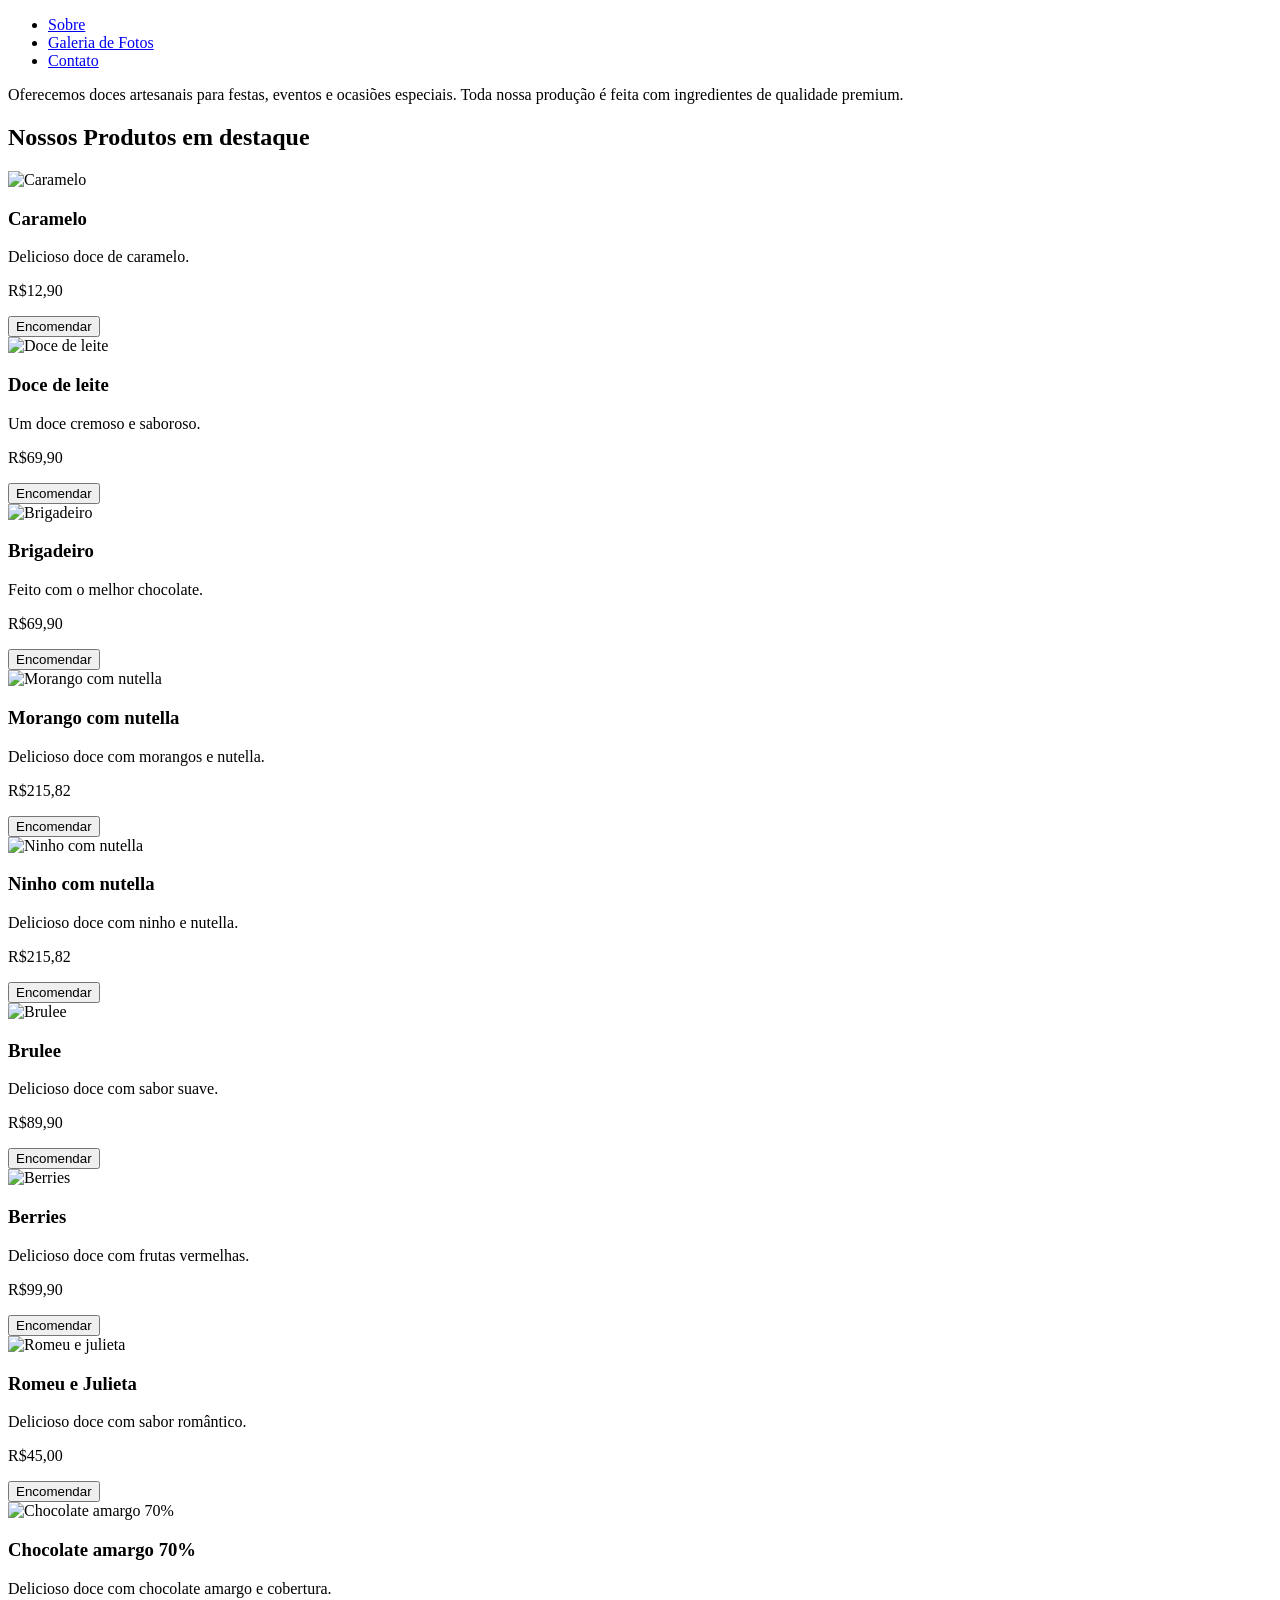
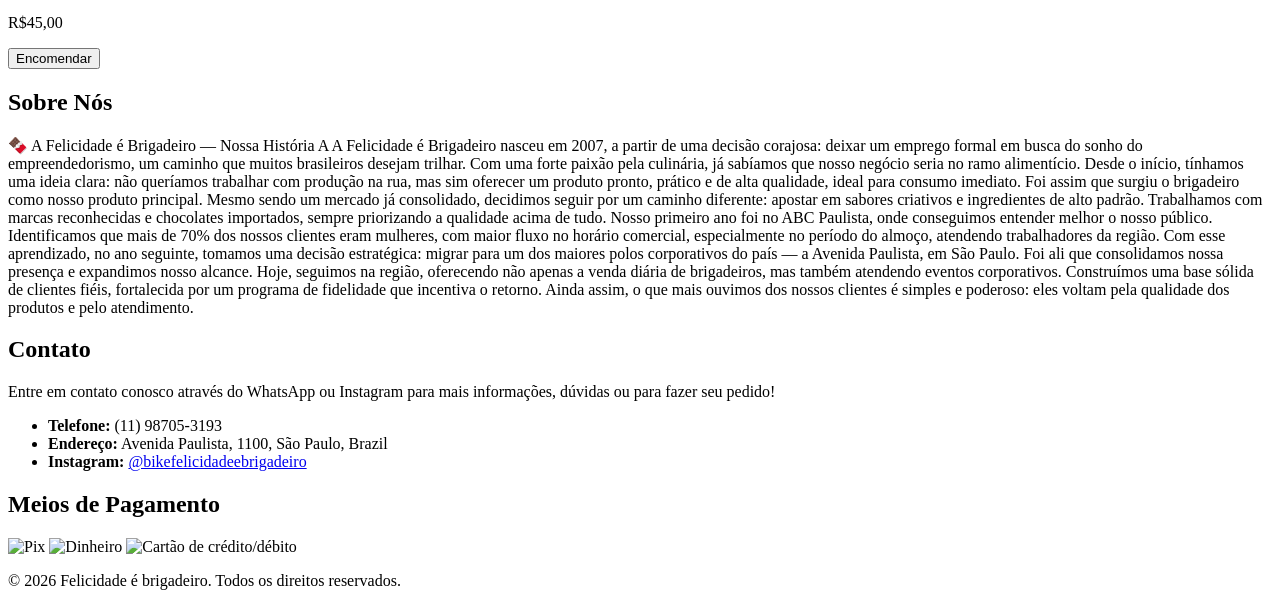
==== index.html @ 7777dbf6 "Rename Nova pasta/Galeria de fotos.html to index.html" ====
<!DOCTYPE html>
<html lang="pt-br">
<head>
    <meta charset="UTF-8">
    <meta name="viewport" content="width=device-width, initial-scale=1.0">
    <title>Galeria de Fotos - Felicidade é brigadeiro</title>
    <link rel="stylesheet" href="Galeria de fotos.css">
</head>
<body>
    <header> 
            <ul class="nav-links">
              <li><a href="#sobre">Sobre</a></li>
              <li><a href="#galeria">Galeria de Fotos</a></li>
              <li><a href="#contato">Contato</a></li>               
            </ul>
    </header>

    <main>
        <section id="servicos">
            <p>Oferecemos doces artesanais para festas, eventos e ocasiões especiais. Toda nossa produção é feita com ingredientes de qualidade premium.</p>
        </section>

        <section id="galeria">
            <div class="products">
                <h2>Nossos Produtos em destaque</h2>
                <div class="cards-container">
                    <div class="card" data-name="Caramelo">
                        <img src="./img/WhatsApp Image 2026-04-30 at 09.42.50.jpeg" alt="Caramelo">
                        <h3>Caramelo</h3>
                        <p>Delicioso doce de caramelo.</p>
                        <p class="price">R$12,90</p>
                        <button class="btn-whatsapp" data-product="Caramelo ">Encomendar</button>
                    </div>
                    <div class="card" data-name="Doce de leite">
                        <img src="./img/WhatsApp Image 2026-04-30 at 09.42.51 (1).jpeg" alt="Doce de leite">
                        <h3>Doce de leite</h3>
                        <p>Um doce cremoso e saboroso.</p>
                        <p class="price">R$69,90</p>
                        <button class="btn-whatsapp" data-product="Doce de leite">Encomendar</button>
                    </div>
                    <div class="card" data-name="Brigadeiro">
                        <img src="./img/WhatsApp Image 2026-04-30 at 09.42.51 (2).jpeg" alt="Brigadeiro">
                        <h3>Brigadeiro</h3>
                        <p>Feito com o melhor chocolate.</p>
                        <p class="price">R$69,90</p>
                        <button class="btn-whatsapp" data-product="Brigadeiro">Encomendar</button>
                    </div>
                    <div class="card" data-name="Morango com nutella">
                        <img src="./img/WhatsApp Image 2026-04-30 at 09.42.51.jpeg" alt="Morango com nutella">
                        <h3>Morango com nutella</h3>
                        <p>Delicioso doce com morangos e nutella.</p>
                        <p class="price">R$215,82</p>
                        <button class="btn-whatsapp" data-product="Morango com nutella">Encomendar</button>
                    </div>
                    <div class="card" data-name="Ninho com nutella">
                        <img src="./img/WhatsApp Image 2026-04-30 at 09.42.52 (1).jpeg" alt="Ninho com nutella">
                        <h3>Ninho com nutella</h3>
                        <p>Delicioso doce com ninho e nutella.</p>
                        <p class="price">R$215,82</p>
                        <button class="btn-whatsapp" data-product="Ninho com nutella">Encomendar</button>
                    </div>
                    <div class="card" data-name="Brulee">
                        <img src="./img/WhatsApp Image 2026-04-30 at 09.42.52.jpeg" alt="Brulee">
                        <h3>Brulee</h3>
                        <p>Delicioso doce com sabor suave.</p>
                        <p class="price">R$89,90</p>
                        <button class="btn-whatsapp" data-product="Brulee">Encomendar</button>
                    </div>
                    <div class="card" data-name="Berries">
                        <img src="./img/WhatsApp Image 2026-04-30 at 09.42.53 (1).jpeg" alt="Berries">
                        <h3>Berries</h3>
                        <p>Delicioso doce com frutas vermelhas.</p>
                        <p class="price">R$99,90</p>
                        <button class="btn-whatsapp" data-product="Berries">Encomendar</button>
                    </div>
                    <div class="card" data-name="Romeu e julieta">
                        <img src="./img/WhatsApp Image 2026-04-30 at 09.42.53.jpeg" alt="Romeu e julieta">
                        <h3>Romeu e Julieta</h3>
                        <p>Delicioso doce com sabor romântico.</p>
                        <p class="price">R$45,00</p>
                        <button class="btn-whatsapp" data-product="Romeu e julieta">Encomendar</button>
                    </div>
                    <div class="card" data-name="Chocolate amargo 70%">
                        <img src="./img/WhatsApp Image 2026-04-30 at 09.42.54.jpeg" alt="Chocolate amargo 70%">
                        <h3>Chocolate amargo 70%</h3>
                        <p>Delicioso doce com chocolate amargo e cobertura.</p>
                        <p class="price">R$45,00</p>
                        <button class="btn-whatsapp" data-product="Chocolate amargo 70%">Encomendar</button>
                    </div>
                </div>
            </div>
        </section>

        <section id="sobre">
            <h2>Sobre Nós</h2>
            <p>🍫 A Felicidade é Brigadeiro — Nossa História
A A Felicidade é Brigadeiro nasceu em 2007, a partir de uma decisão corajosa: deixar um emprego formal em busca do sonho do empreendedorismo, um caminho que muitos brasileiros desejam trilhar.

Com uma forte paixão pela culinária, já sabíamos que nosso negócio seria no ramo alimentício. Desde o início, tínhamos uma ideia clara: não queríamos trabalhar com produção na rua, mas sim oferecer um produto pronto, prático e de alta qualidade, ideal para consumo imediato.

Foi assim que surgiu o brigadeiro como nosso produto principal. Mesmo sendo um mercado já consolidado, decidimos seguir por um caminho diferente: apostar em sabores criativos e ingredientes de alto padrão. Trabalhamos com marcas reconhecidas e chocolates importados, sempre priorizando a qualidade acima de tudo.

Nosso primeiro ano foi no ABC Paulista, onde conseguimos entender melhor o nosso público. Identificamos que mais de 70% dos nossos clientes eram mulheres, com maior fluxo no horário comercial, especialmente no período do almoço, atendendo trabalhadores da região.

Com esse aprendizado, no ano seguinte, tomamos uma decisão estratégica: migrar para um dos maiores polos corporativos do país — a Avenida Paulista, em São Paulo. Foi ali que consolidamos nossa presença e expandimos nosso alcance.

Hoje, seguimos na região, oferecendo não apenas a venda diária de brigadeiros, mas também atendendo eventos corporativos. Construímos uma base sólida de clientes fiéis, fortalecida por um programa de fidelidade que incentiva o retorno.

Ainda assim, o que mais ouvimos dos nossos clientes é simples e poderoso: eles voltam pela qualidade dos produtos e pelo atendimento.</p>
        </section>
</main>
<footer>
        <section id="contato">
            <h2>Contato</h2>
            <p>Entre em contato conosco através do WhatsApp ou Instagram para mais informações, dúvidas ou para fazer seu pedido!</p>

                <ul>
                    <li><strong>Telefone:</strong> (11) 98705-3193</li>
                    <li><strong>Endereço:</strong> Avenida Paulista, 1100, São Paulo, Brazil </li>
                    <li><strong>Instagram:</strong> <a href="https://www.instagram.com/bikefelicidadeebrigadeiro" target="_blank">@bikefelicidadeebrigadeiro
                </a></li>
        </section>

        <section id="meios de pagamento">
         <div class="footer-section">
                <h2>Meios de Pagamento</h2>
                <div class="payment-icons">
                    <img src="./img/pix.png" alt="Pix">
                    <img src="./img/dinheiro.jpg" alt="Dinheiro">
                    <img src="./img/cartoes_de_credito.jpg" alt="Cartão de crédito/débito">
                </div>
            </div>
        </section>
        <p>&copy; 2026 Felicidade é brigadeiro. Todos os direitos reservados.</p>

</footer>

<script>
    
    function smoothScrollTo(target, duration = 1000) {
        const targetElement = document.querySelector(target);
        if (!targetElement) return;

        const targetPosition = targetElement.offsetTop - 90; 
        const startPosition = window.pageYOffset;
        const distance = targetPosition - startPosition;
        let startTime = null;

        function animation(currentTime) {
            if (startTime === null) startTime = currentTime;
            const timeElapsed = currentTime - startTime;
            const run = easeInOutQuad(timeElapsed, startPosition, distance, duration);
            window.scrollTo(0, run);
            if (timeElapsed < duration) requestAnimationFrame(animation);
        }

        function easeInOutQuad(t, b, c, d) {
            t /= d / 2;
            if (t < 1) return c / 2 * t * t + b;
            t--;
            return -c / 2 * (t * (t - 2) - 1) + b;
        }

        requestAnimationFrame(animation);
    }

    
    document.querySelectorAll('.nav-links a').forEach(link => {
        link.addEventListener('click', function(e) {
            e.preventDefault();
            const target = this.getAttribute('href');
            smoothScrollTo(target, 1500); 
        });
    });
    </script>

    <script>
    
    const WHATSAPP_NUMBER = "5511987053193"; 
    
    document.querySelectorAll('.btn-whatsapp').forEach(button => {
        button.addEventListener('click', function() {
            const productName = this.getAttribute('data-product');
            const message = `Olá! Gostaria de encomendar: ${productName}`;
            const whatsappUrl = `https://wa.me/${WHATSAPP_NUMBER}?text=${encodeURIComponent(message)}`;
            window.open(whatsappUrl, '_blank');
        });
    });
</script>

</body>
</html>
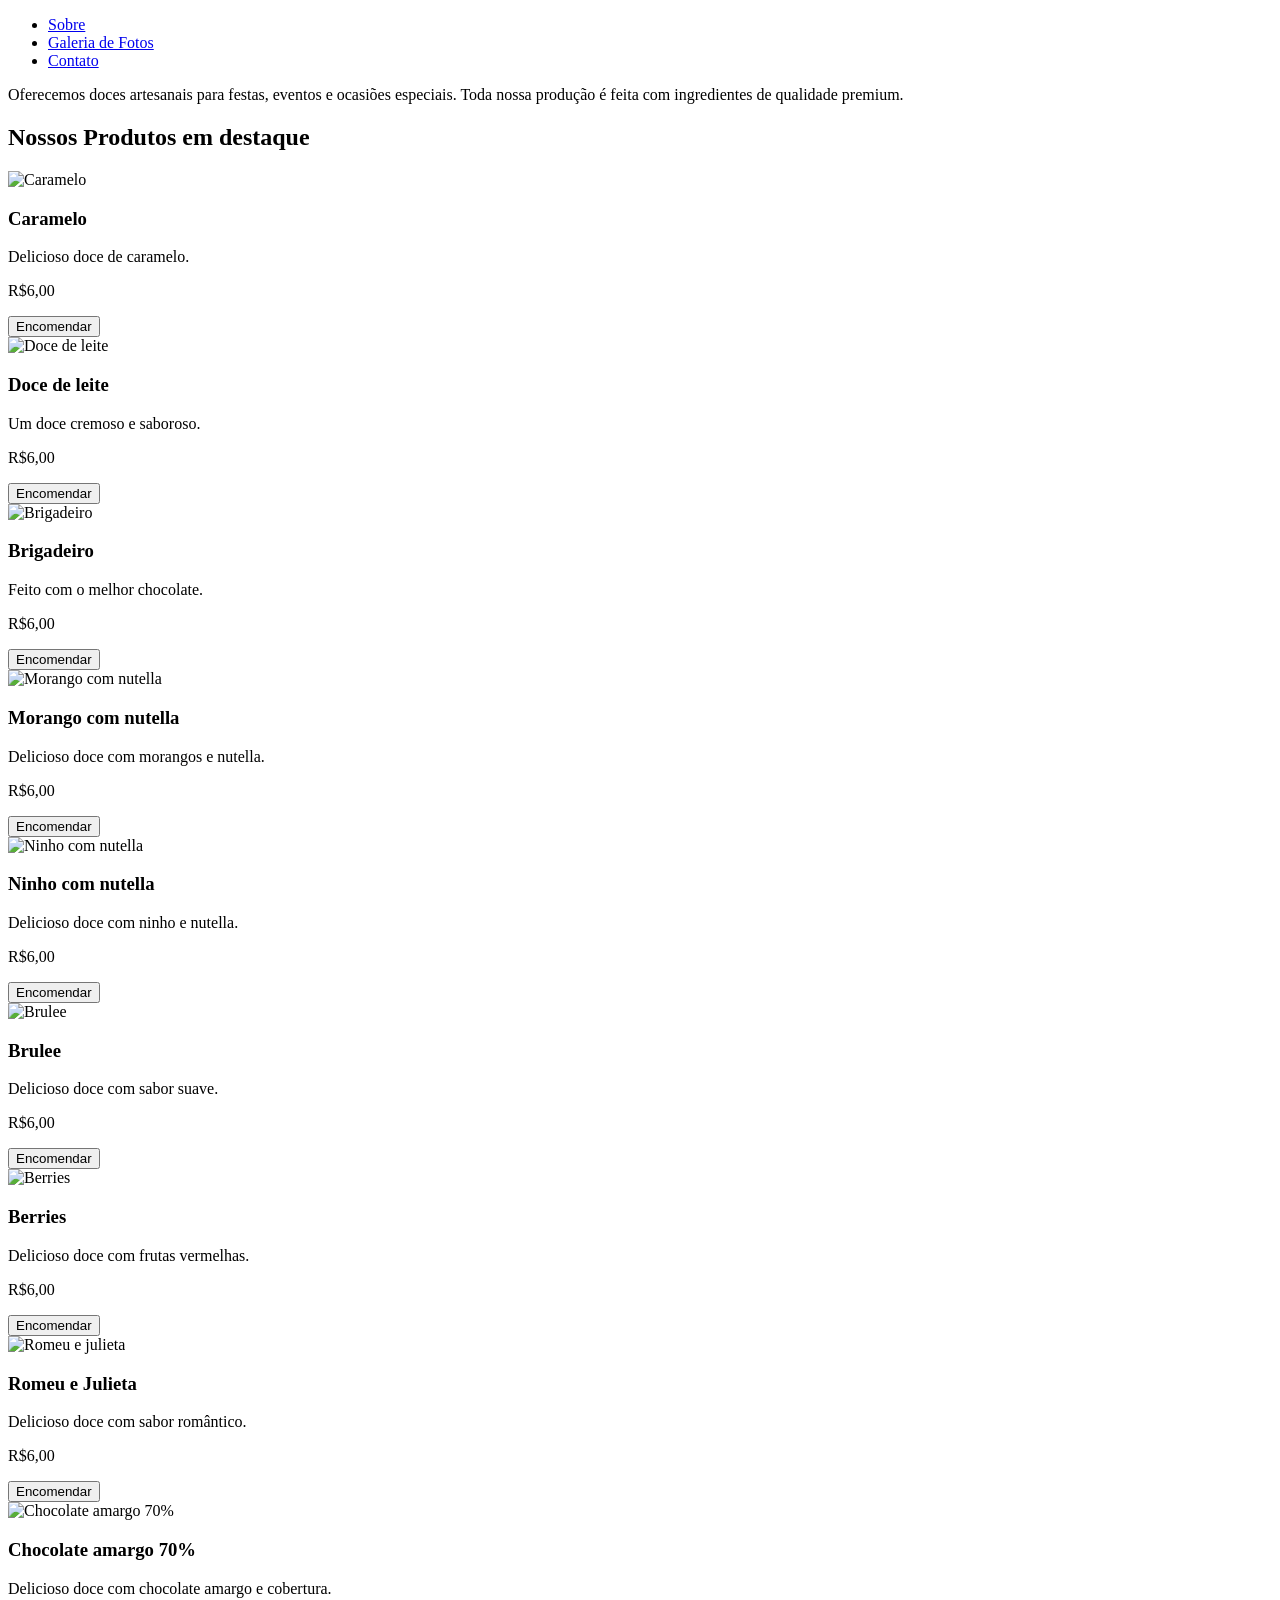
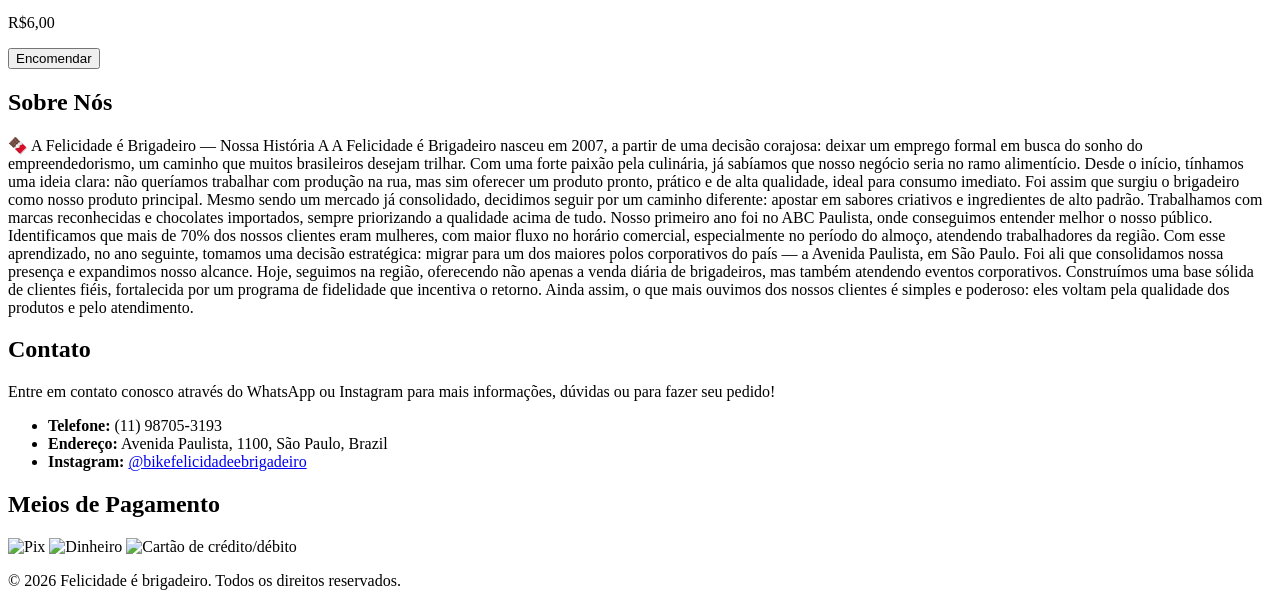
==== commit 0eef04ee: "Update index.html" ====
--- a/index.html
+++ b/index.html
@@ -4,7 +4,7 @@
     <meta charset="UTF-8">
     <meta name="viewport" content="width=device-width, initial-scale=1.0">
     <title>Galeria de Fotos - Felicidade é brigadeiro</title>
-    <link rel="stylesheet" href="Galeria de fotos.css">
+    <link rel="stylesheet" href="style.css">
 </head>
 <body>
     <header> 
@@ -28,63 +28,63 @@
                         <img src="./img/WhatsApp Image 2026-04-30 at 09.42.50.jpeg" alt="Caramelo">
                         <h3>Caramelo</h3>
                         <p>Delicioso doce de caramelo.</p>
-                        <p class="price">R$12,90</p>
+                        <p class="price">R$6,00</p>
                         <button class="btn-whatsapp" data-product="Caramelo ">Encomendar</button>
                     </div>
                     <div class="card" data-name="Doce de leite">
                         <img src="./img/WhatsApp Image 2026-04-30 at 09.42.51 (1).jpeg" alt="Doce de leite">
                         <h3>Doce de leite</h3>
                         <p>Um doce cremoso e saboroso.</p>
-                        <p class="price">R$69,90</p>
+                        <p class="price">R$6,00</p>
                         <button class="btn-whatsapp" data-product="Doce de leite">Encomendar</button>
                     </div>
                     <div class="card" data-name="Brigadeiro">
                         <img src="./img/WhatsApp Image 2026-04-30 at 09.42.51 (2).jpeg" alt="Brigadeiro">
                         <h3>Brigadeiro</h3>
                         <p>Feito com o melhor chocolate.</p>
-                        <p class="price">R$69,90</p>
+                        <p class="price">R$6,00</p>
                         <button class="btn-whatsapp" data-product="Brigadeiro">Encomendar</button>
                     </div>
                     <div class="card" data-name="Morango com nutella">
                         <img src="./img/WhatsApp Image 2026-04-30 at 09.42.51.jpeg" alt="Morango com nutella">
                         <h3>Morango com nutella</h3>
                         <p>Delicioso doce com morangos e nutella.</p>
-                        <p class="price">R$215,82</p>
+                        <p class="price">R$6,00</p>
                         <button class="btn-whatsapp" data-product="Morango com nutella">Encomendar</button>
                     </div>
                     <div class="card" data-name="Ninho com nutella">
                         <img src="./img/WhatsApp Image 2026-04-30 at 09.42.52 (1).jpeg" alt="Ninho com nutella">
                         <h3>Ninho com nutella</h3>
                         <p>Delicioso doce com ninho e nutella.</p>
-                        <p class="price">R$215,82</p>
+                        <p class="price">R$6,00</p>
                         <button class="btn-whatsapp" data-product="Ninho com nutella">Encomendar</button>
                     </div>
                     <div class="card" data-name="Brulee">
                         <img src="./img/WhatsApp Image 2026-04-30 at 09.42.52.jpeg" alt="Brulee">
                         <h3>Brulee</h3>
                         <p>Delicioso doce com sabor suave.</p>
-                        <p class="price">R$89,90</p>
+                        <p class="price">R$6,00</p>
                         <button class="btn-whatsapp" data-product="Brulee">Encomendar</button>
                     </div>
                     <div class="card" data-name="Berries">
                         <img src="./img/WhatsApp Image 2026-04-30 at 09.42.53 (1).jpeg" alt="Berries">
                         <h3>Berries</h3>
                         <p>Delicioso doce com frutas vermelhas.</p>
-                        <p class="price">R$99,90</p>
+                        <p class="price">R$6,00</p>
                         <button class="btn-whatsapp" data-product="Berries">Encomendar</button>
                     </div>
                     <div class="card" data-name="Romeu e julieta">
                         <img src="./img/WhatsApp Image 2026-04-30 at 09.42.53.jpeg" alt="Romeu e julieta">
                         <h3>Romeu e Julieta</h3>
                         <p>Delicioso doce com sabor romântico.</p>
-                        <p class="price">R$45,00</p>
+                        <p class="price">R$6,00</p>
                         <button class="btn-whatsapp" data-product="Romeu e julieta">Encomendar</button>
                     </div>
                     <div class="card" data-name="Chocolate amargo 70%">
                         <img src="./img/WhatsApp Image 2026-04-30 at 09.42.54.jpeg" alt="Chocolate amargo 70%">
                         <h3>Chocolate amargo 70%</h3>
                         <p>Delicioso doce com chocolate amargo e cobertura.</p>
-                        <p class="price">R$45,00</p>
+                        <p class="price">R$6,00</p>
                         <button class="btn-whatsapp" data-product="Chocolate amargo 70%">Encomendar</button>
                     </div>
                 </div>
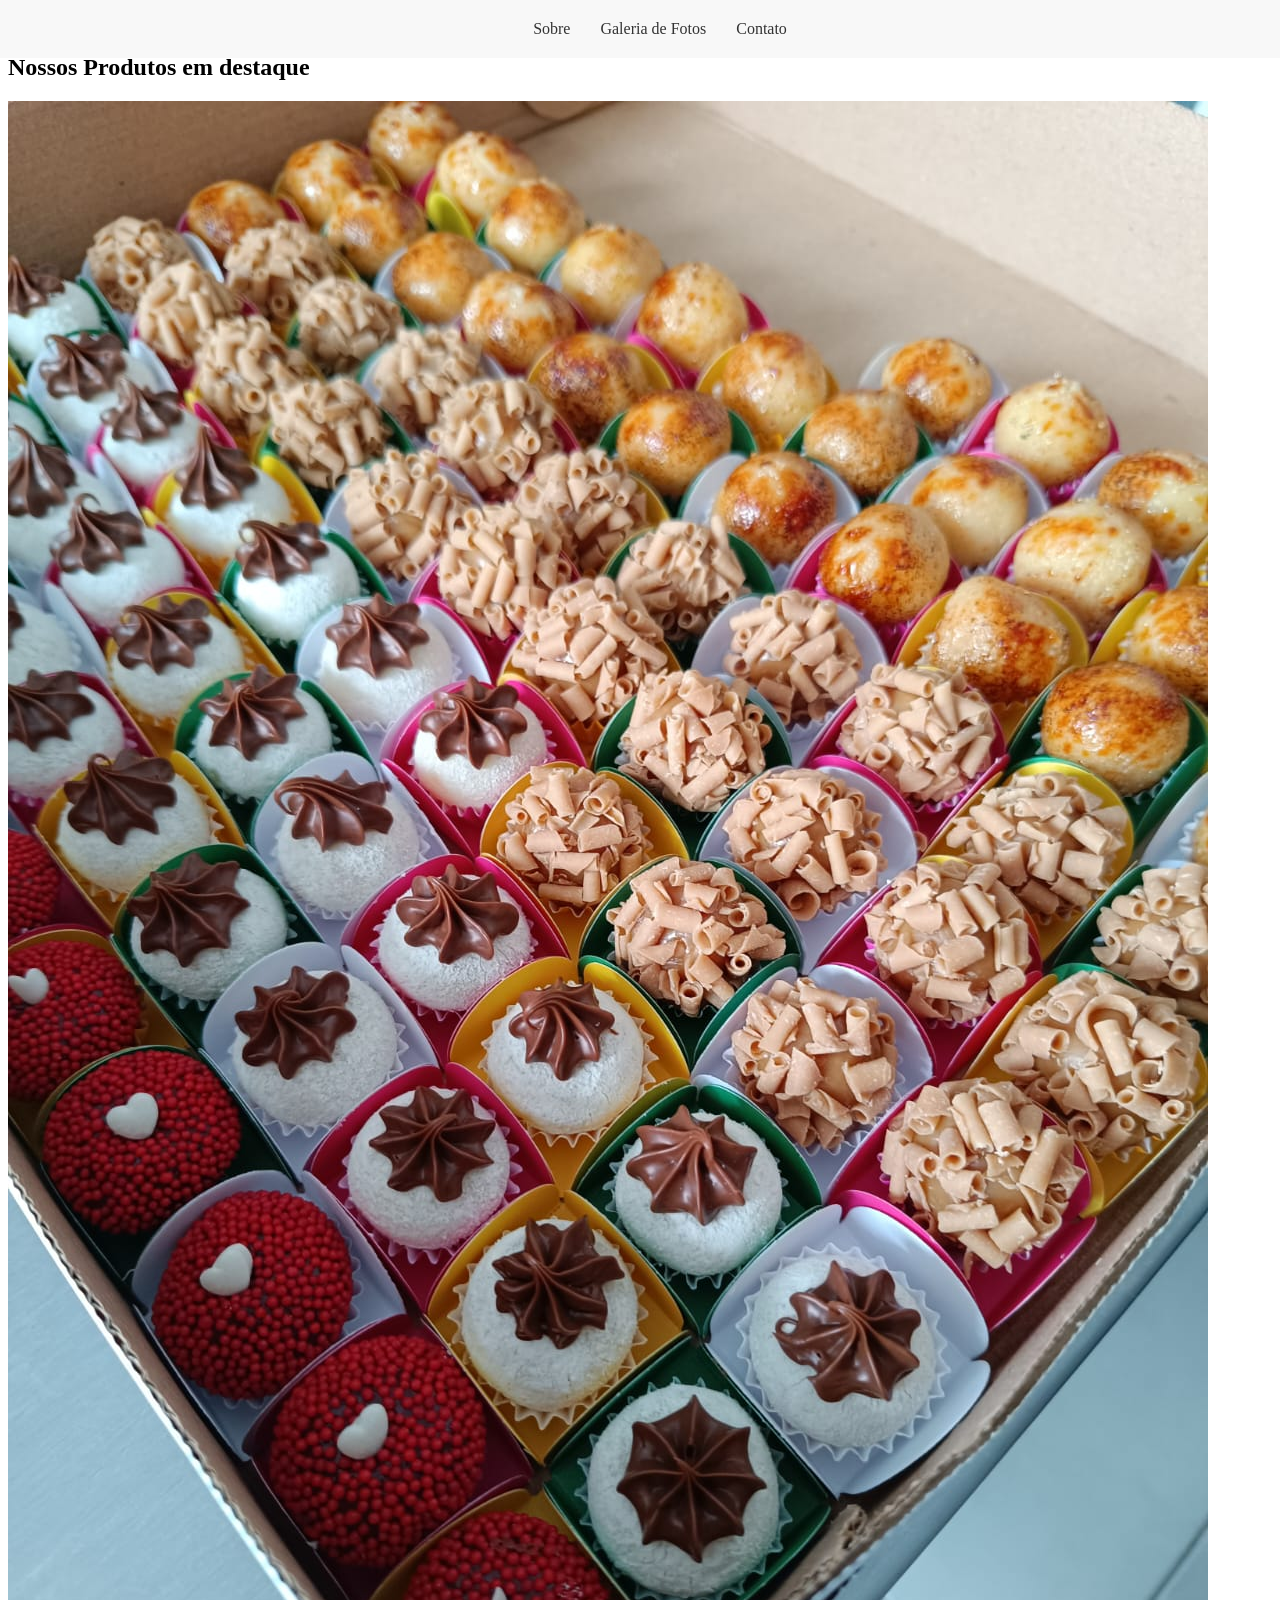
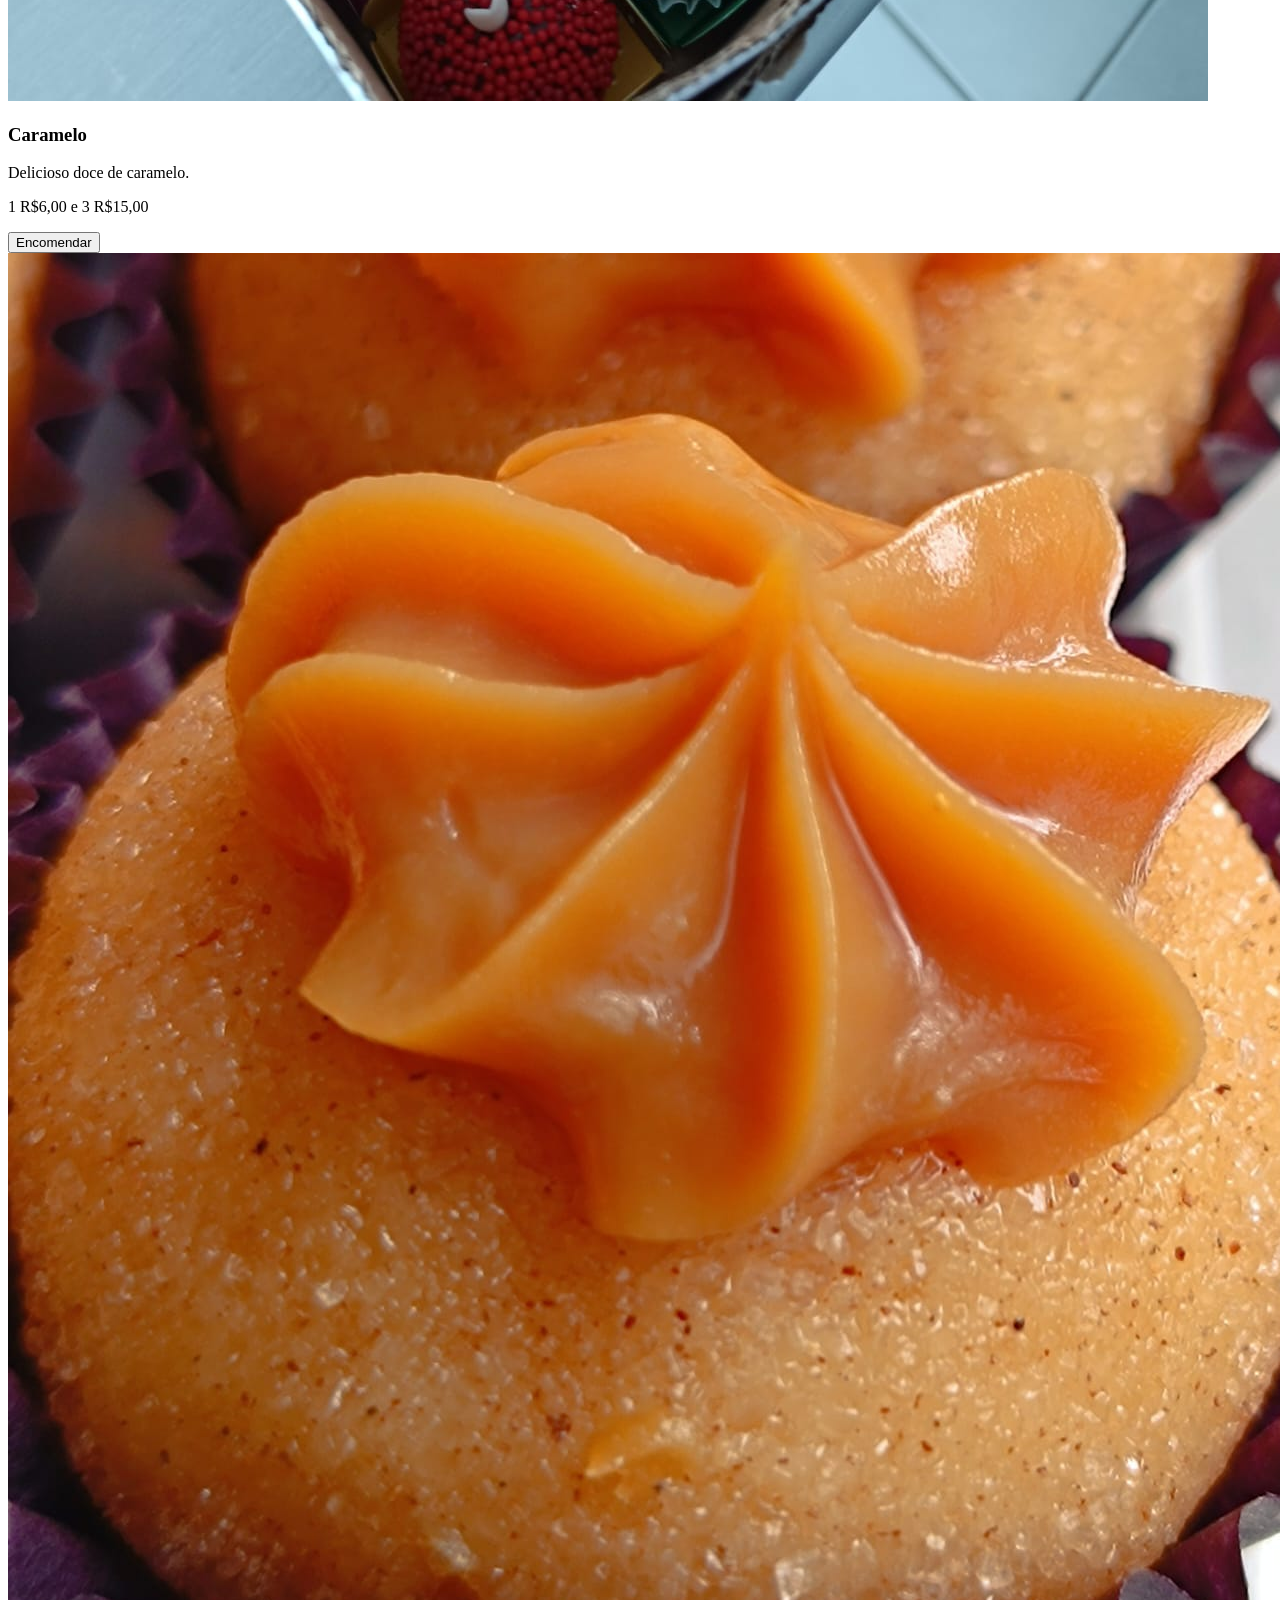
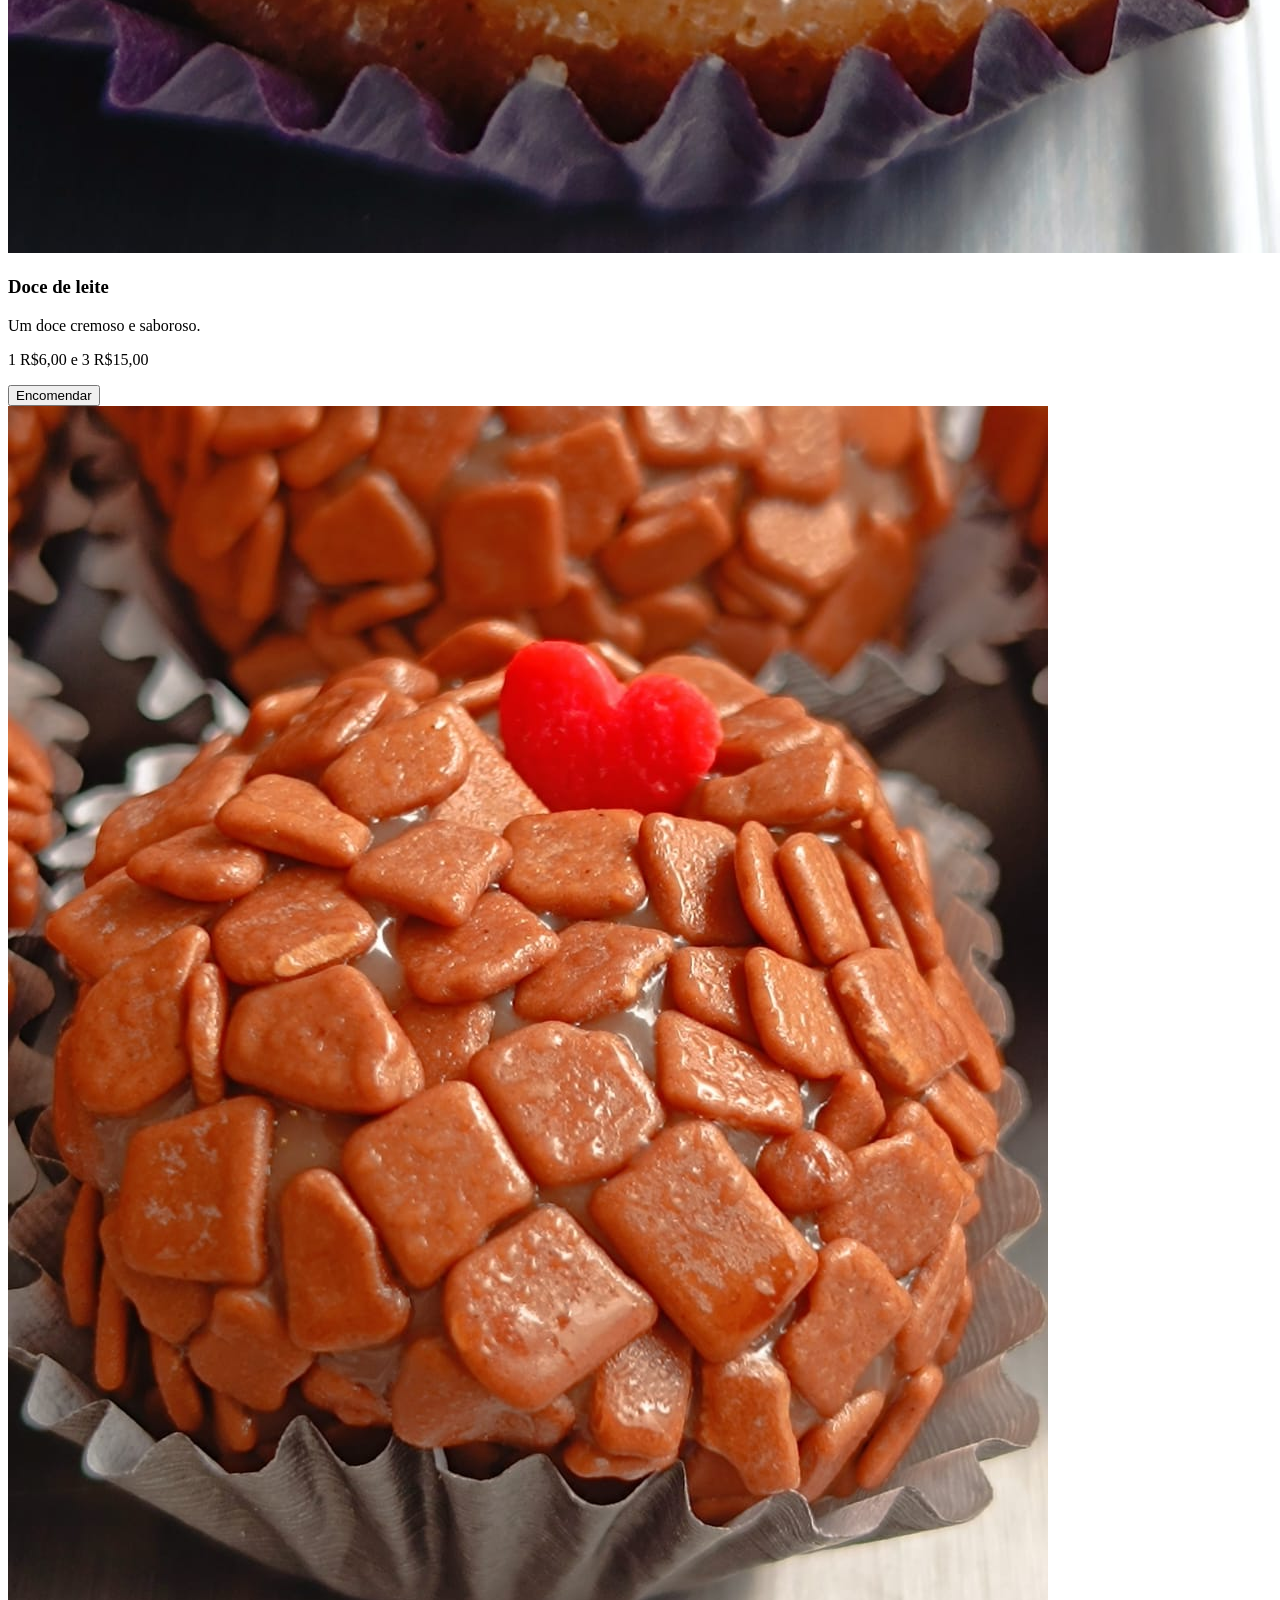
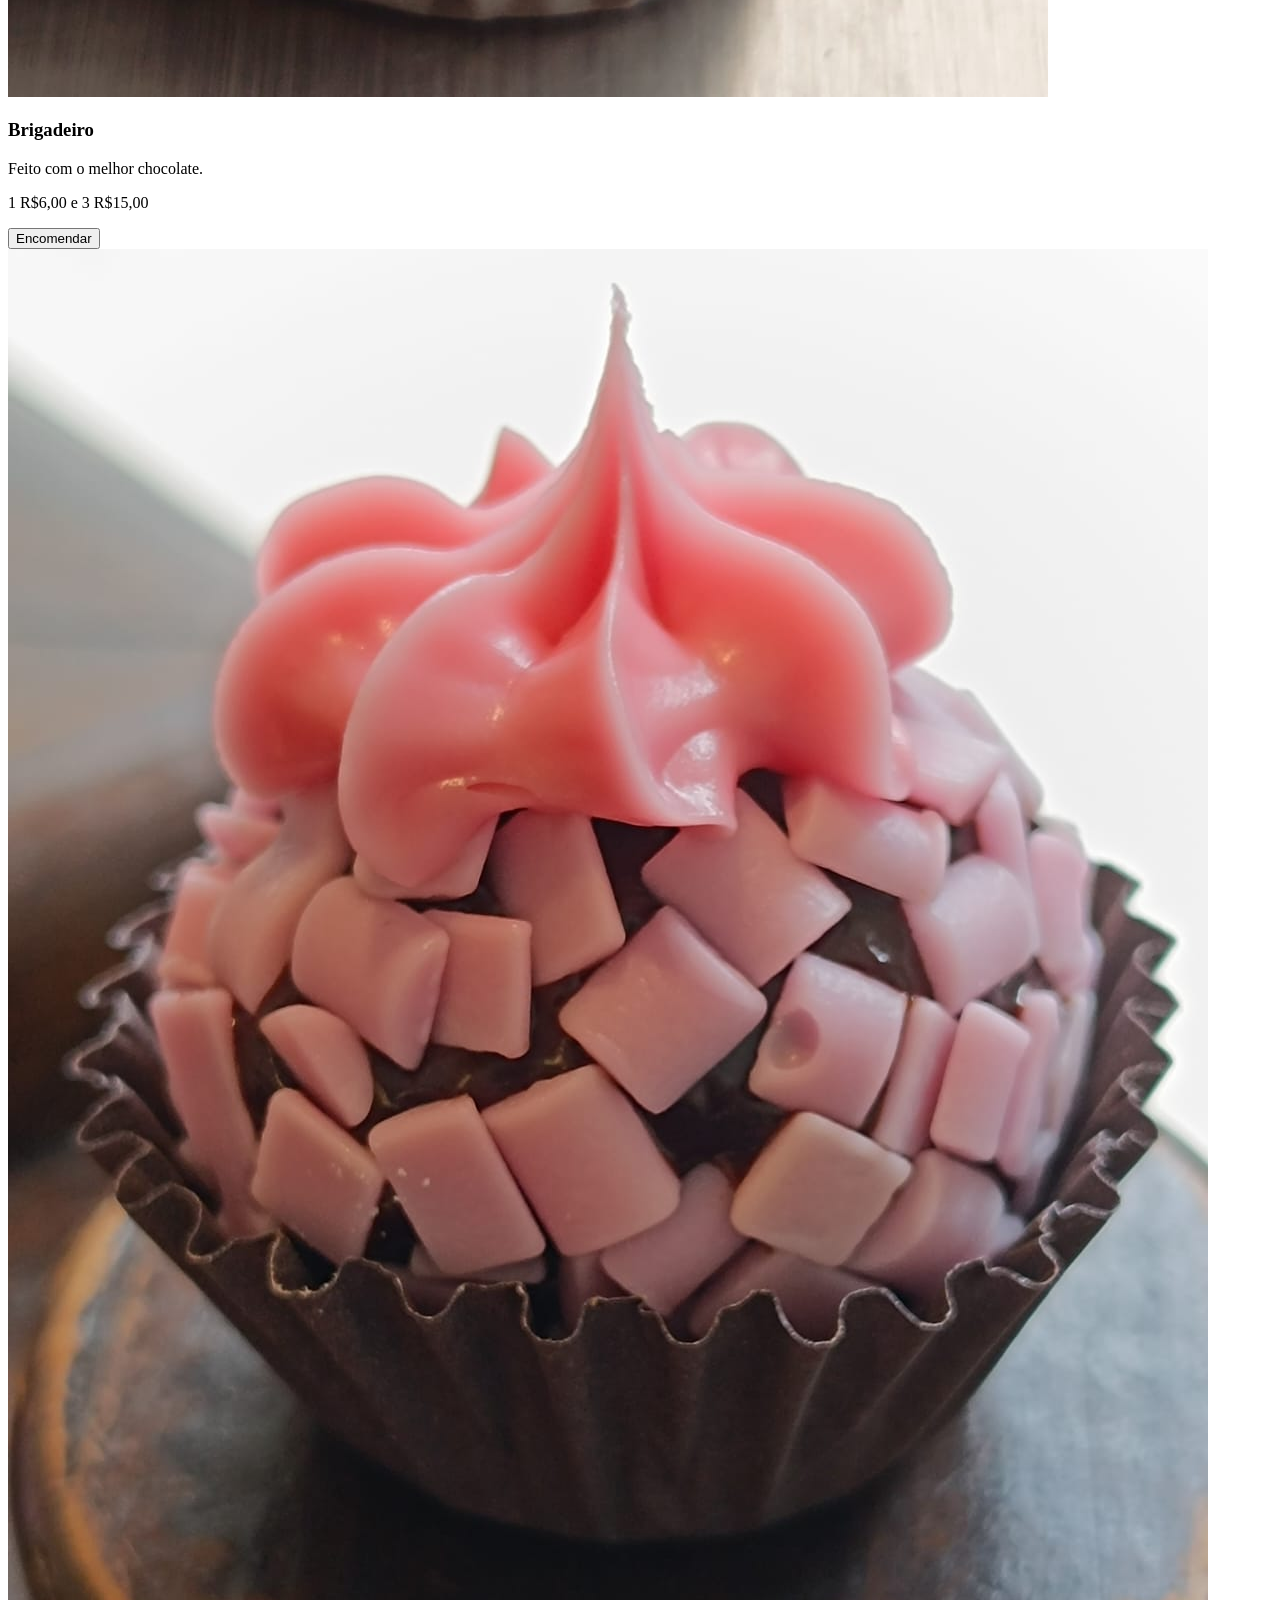
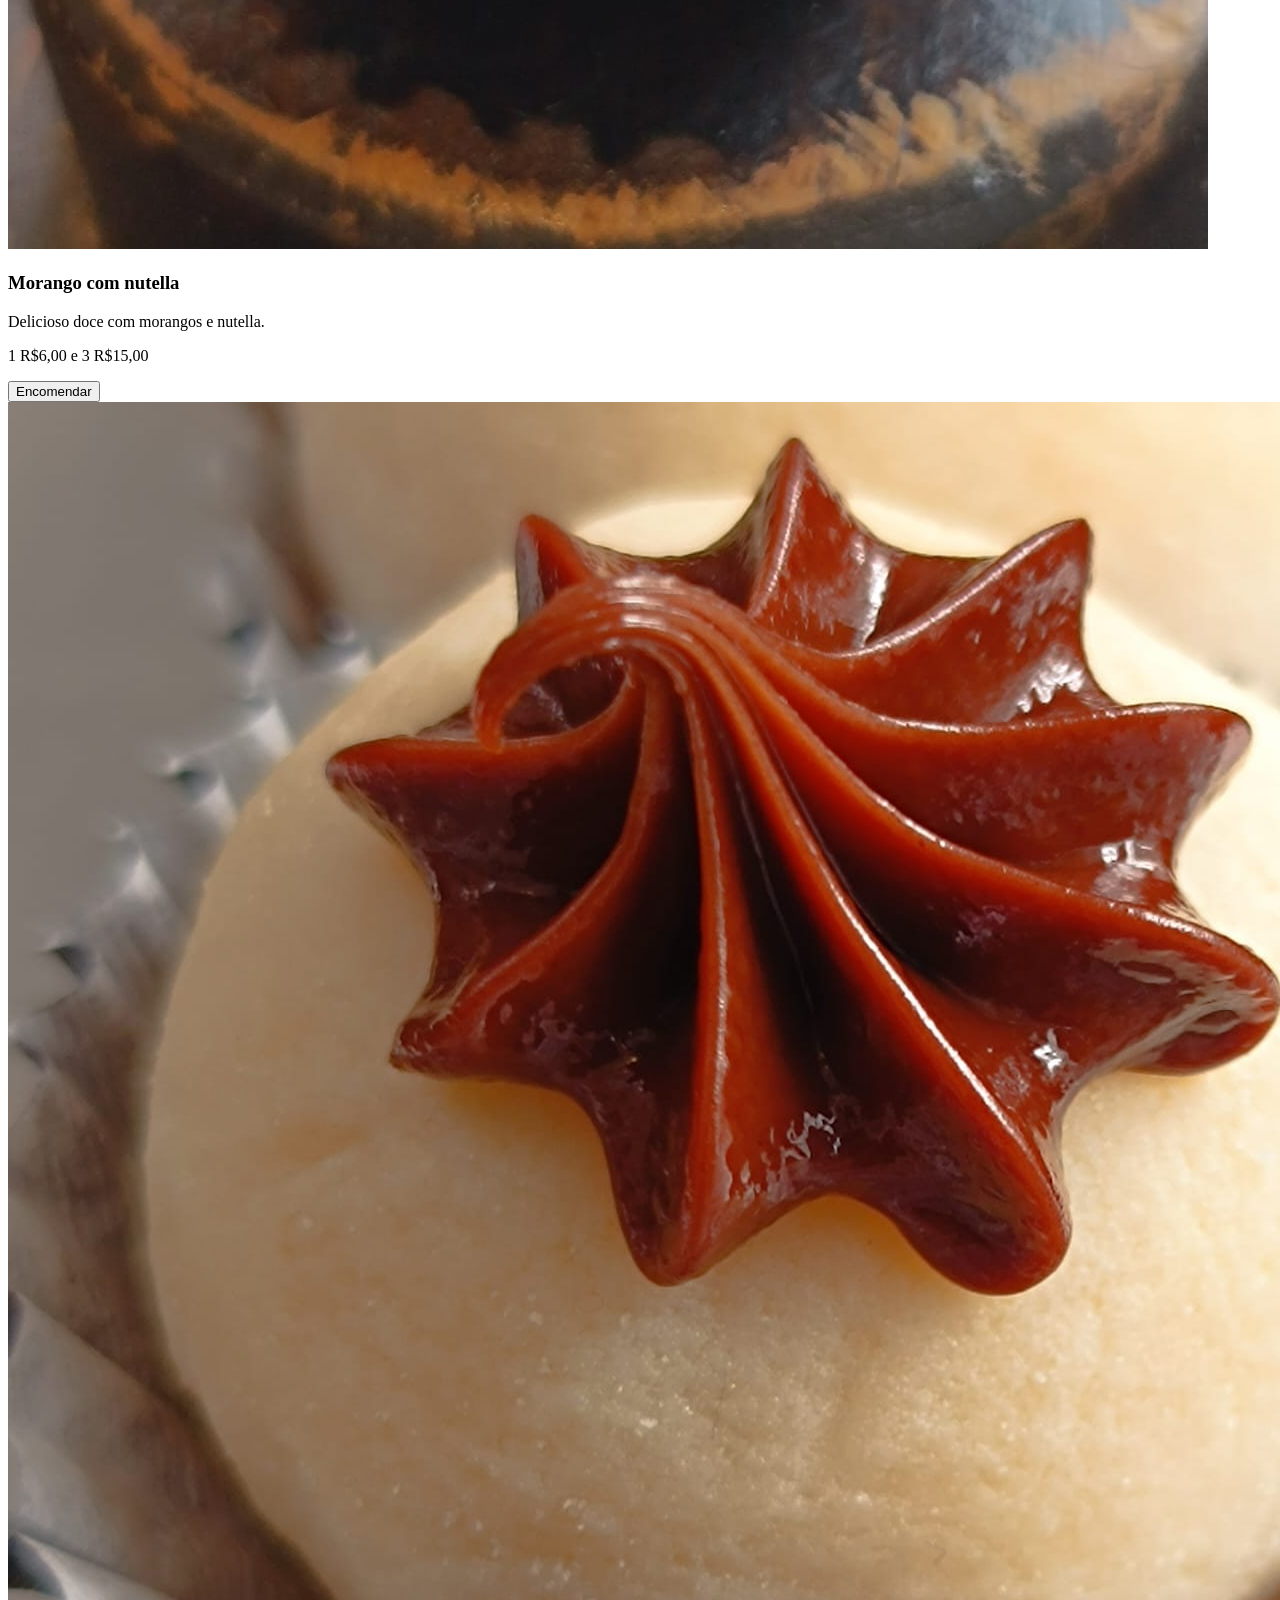
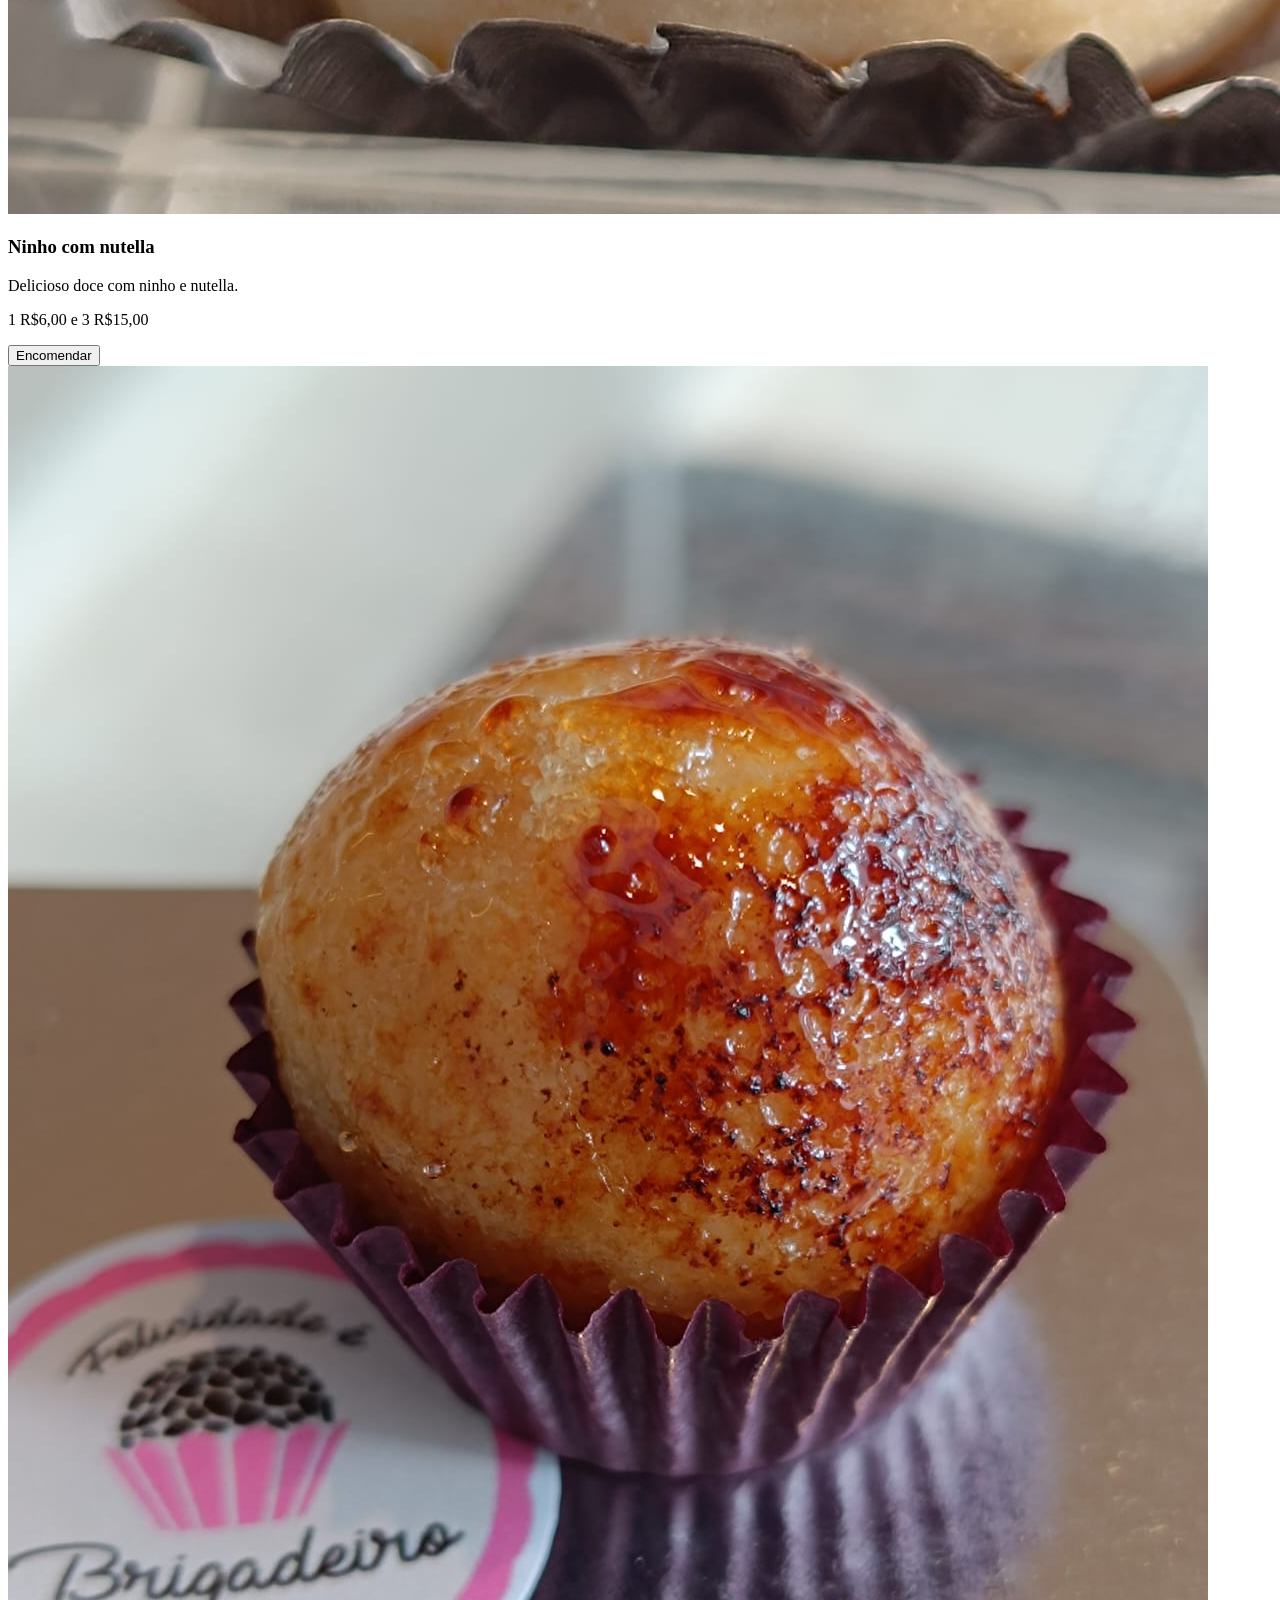
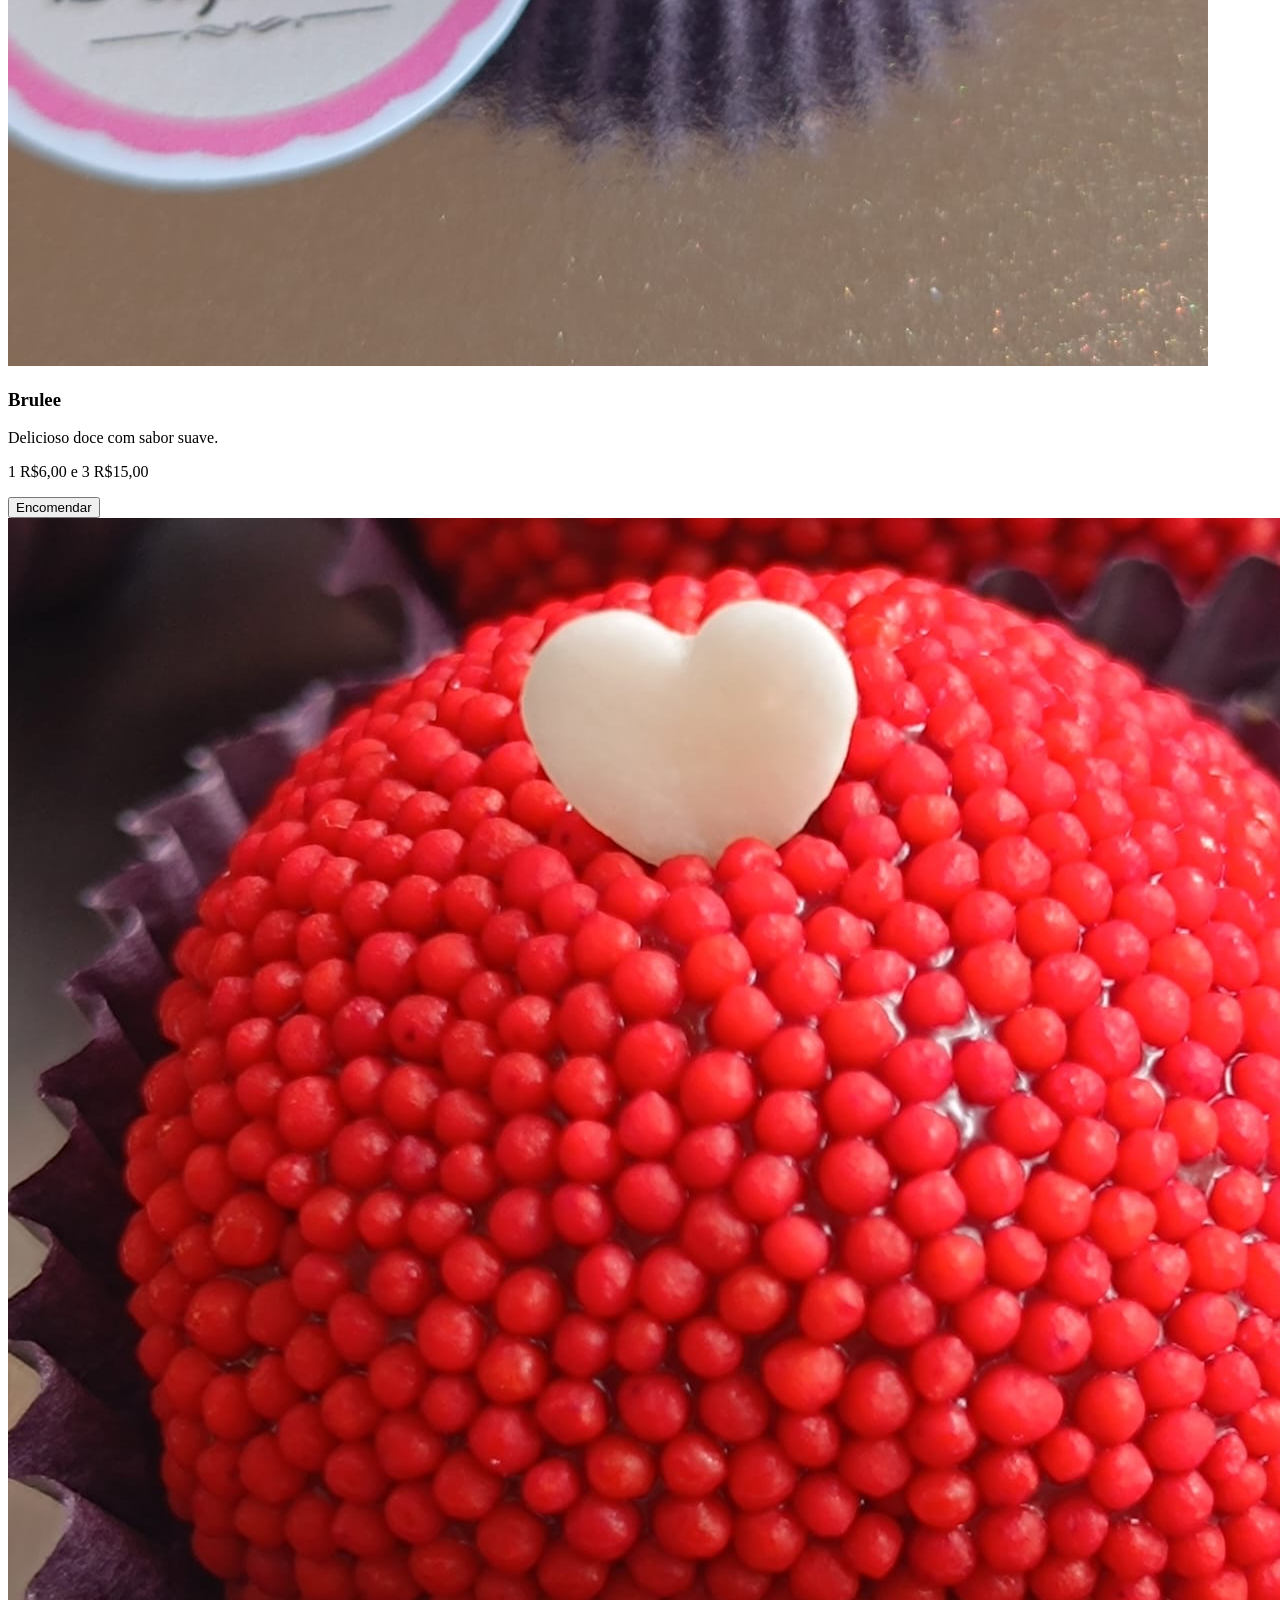
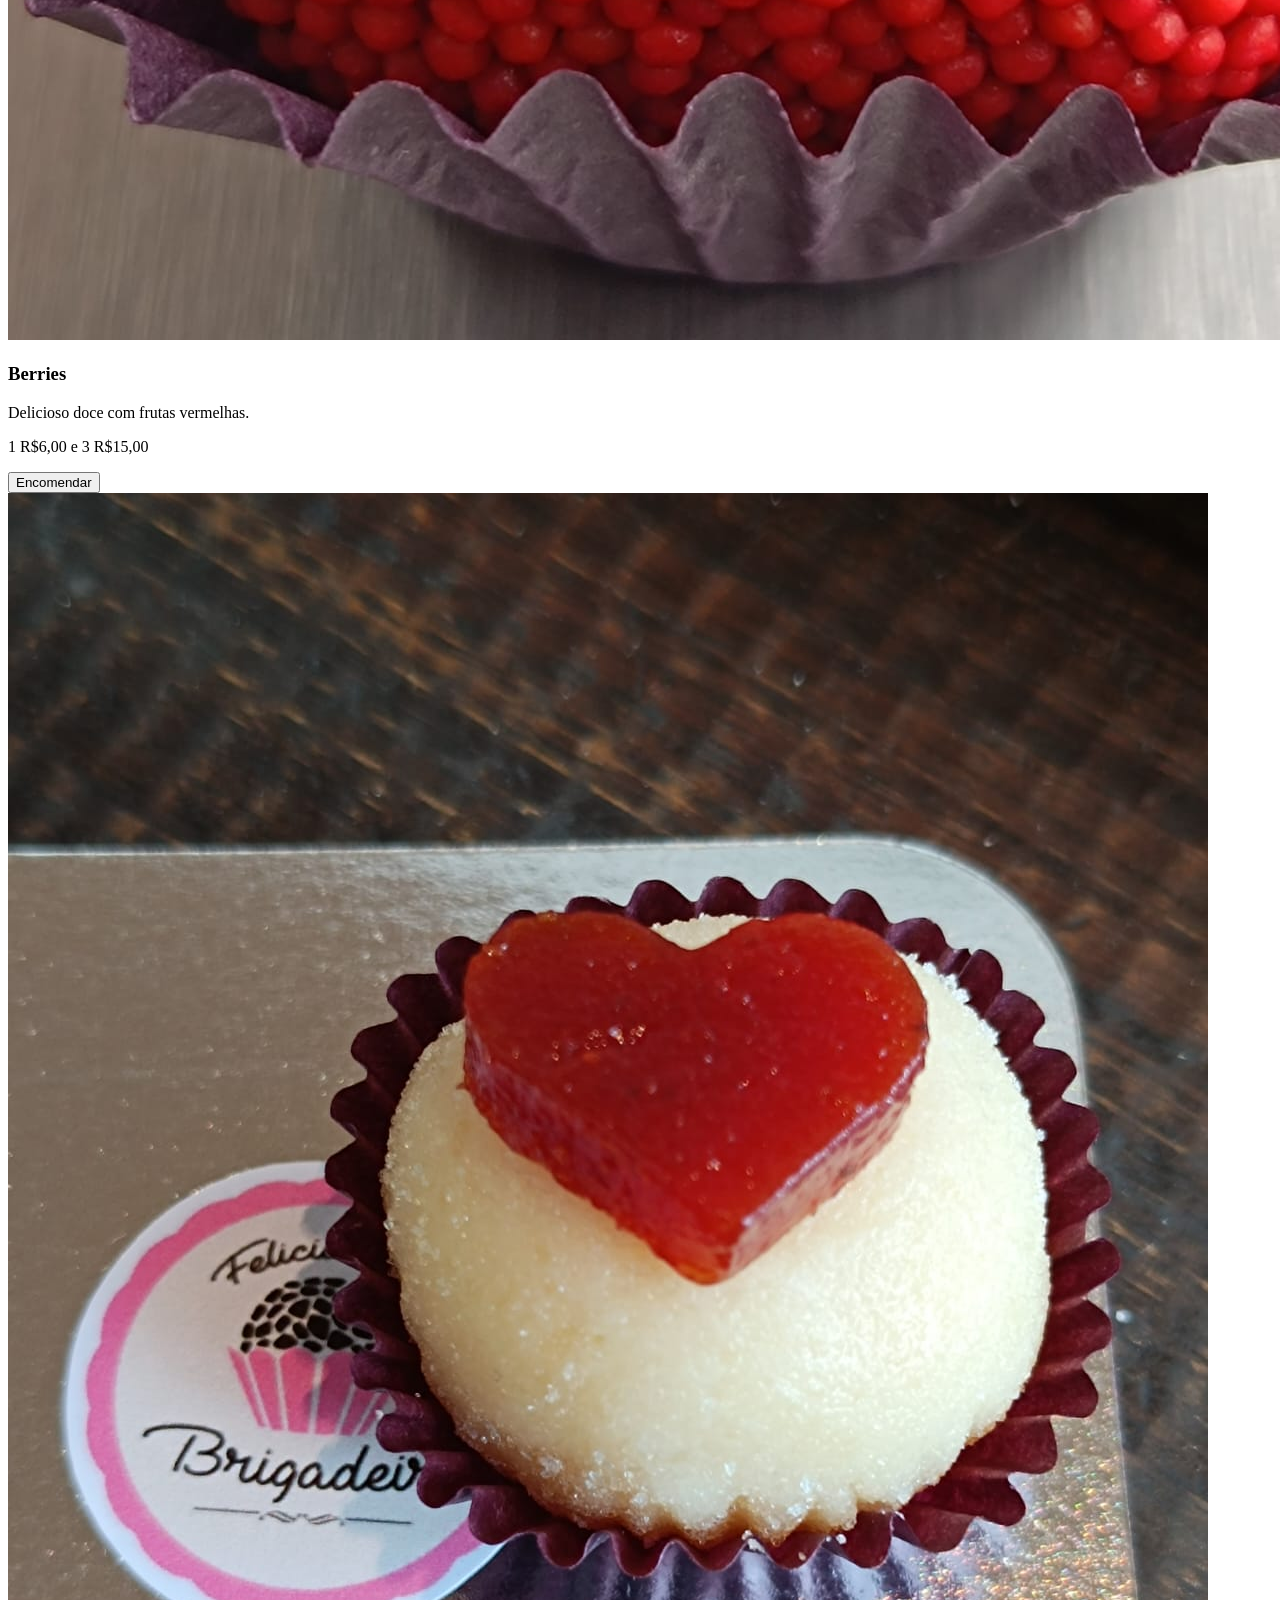
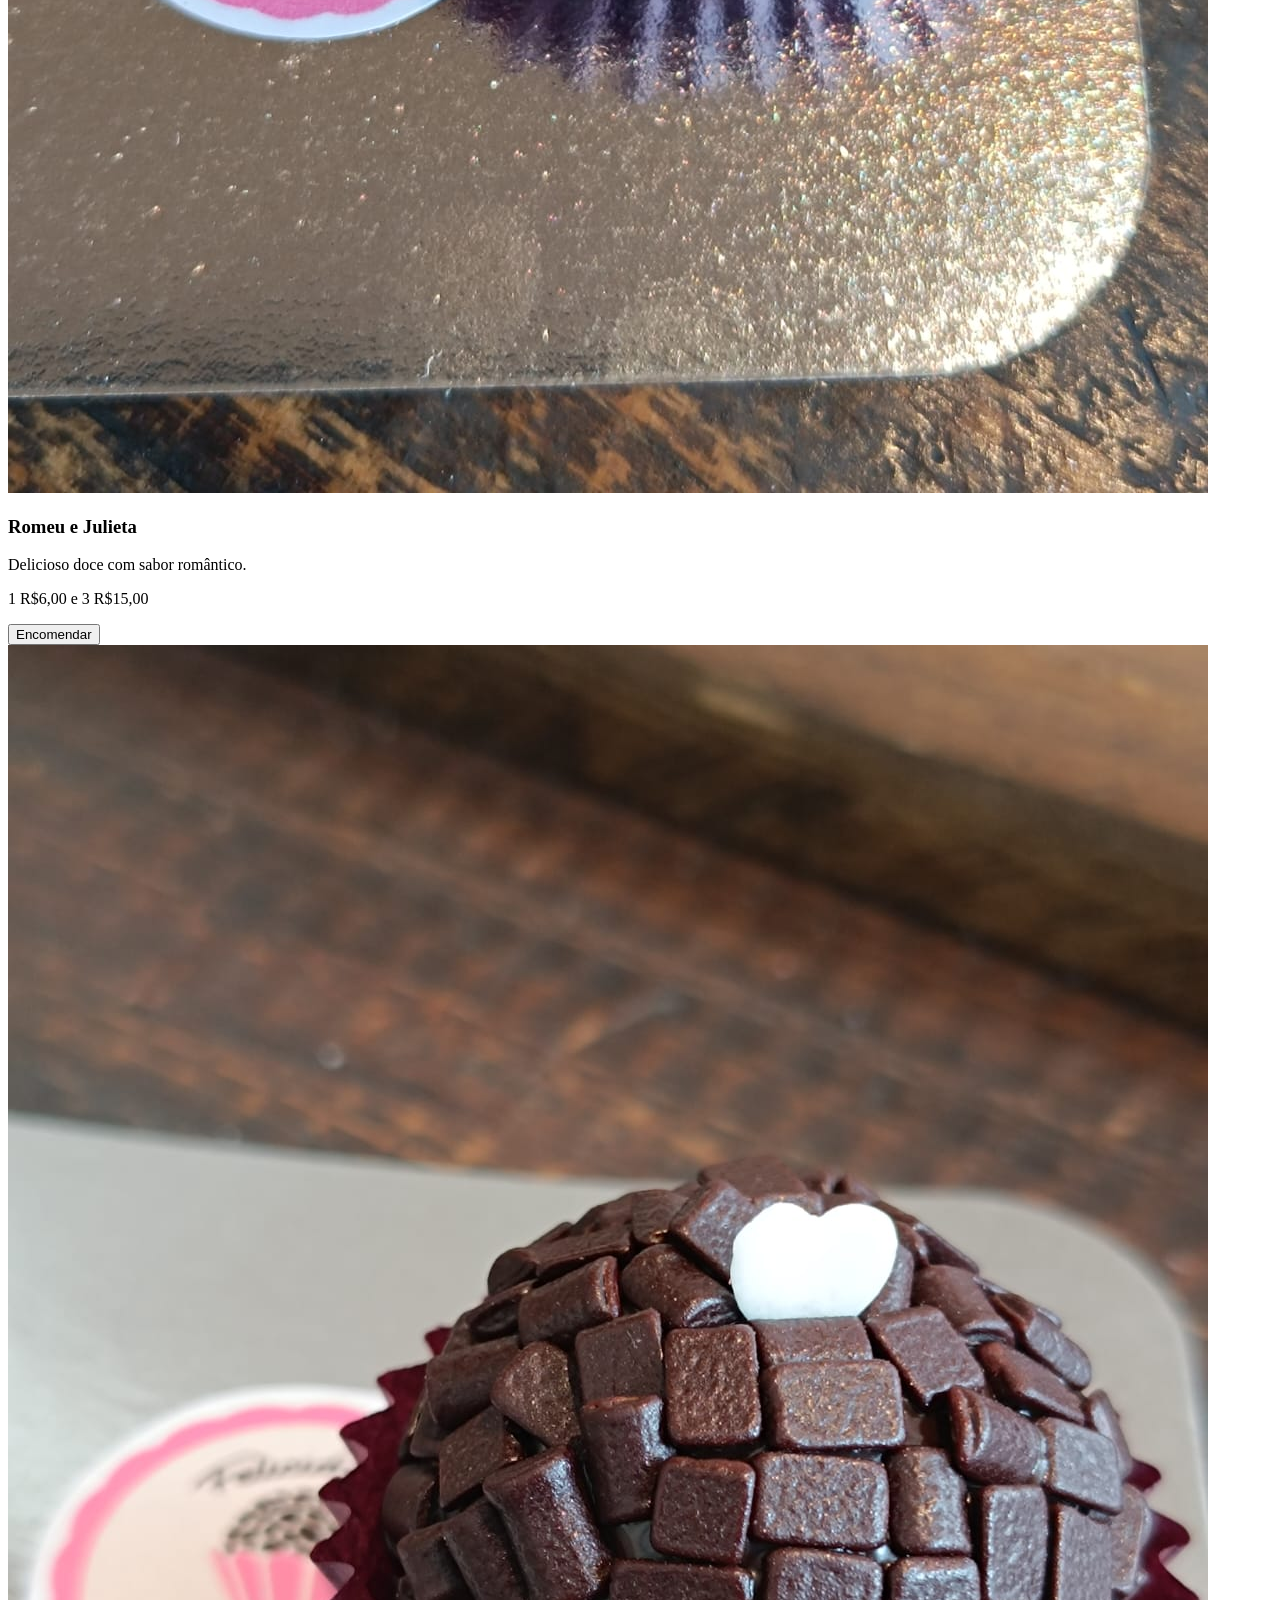
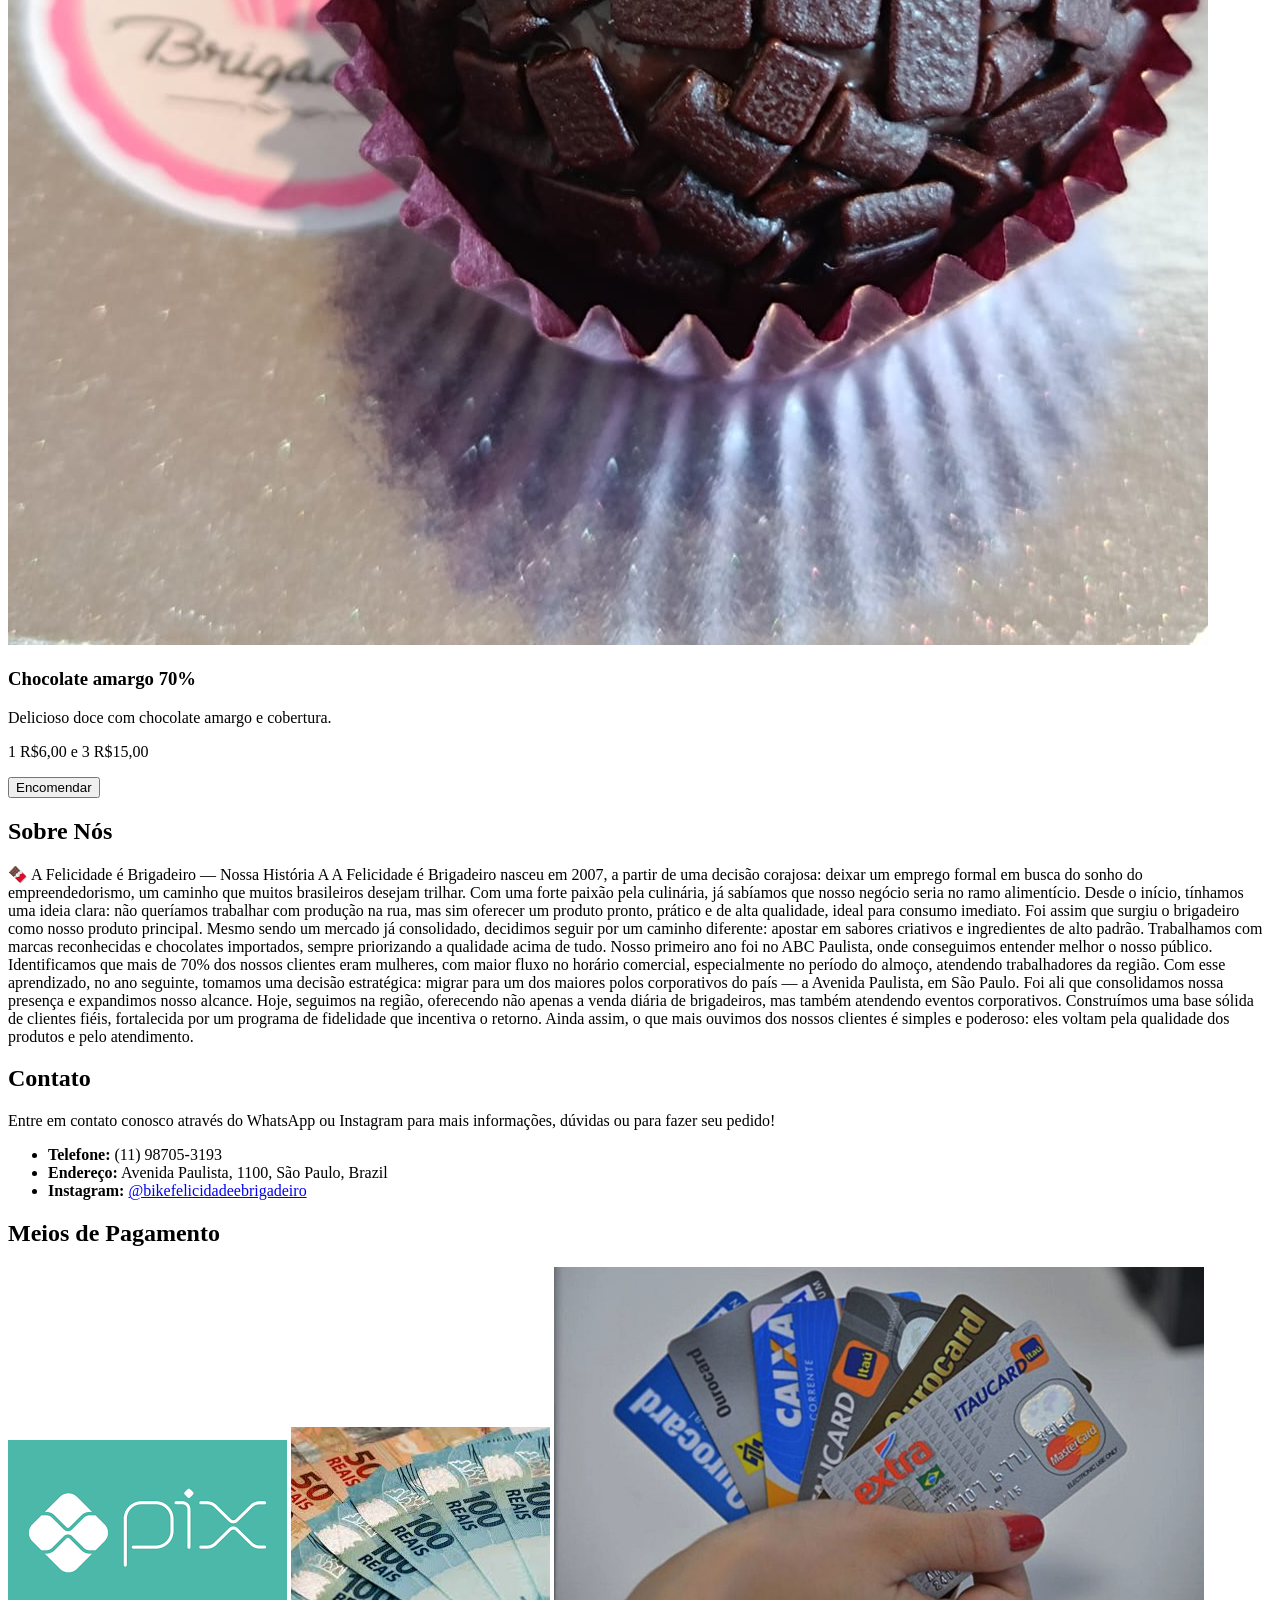
==== commit af028652: "Update index.html" ====
--- a/index.html
+++ b/index.html
@@ -28,63 +28,63 @@
                         <img src="./img/WhatsApp Image 2026-04-30 at 09.42.50.jpeg" alt="Caramelo">
                         <h3>Caramelo</h3>
                         <p>Delicioso doce de caramelo.</p>
-                        <p class="price">R$6,00</p>
+                        <p class="price">1 R$6,00 e 3 R$15,00</p>
                         <button class="btn-whatsapp" data-product="Caramelo ">Encomendar</button>
                     </div>
                     <div class="card" data-name="Doce de leite">
                         <img src="./img/WhatsApp Image 2026-04-30 at 09.42.51 (1).jpeg" alt="Doce de leite">
                         <h3>Doce de leite</h3>
                         <p>Um doce cremoso e saboroso.</p>
-                        <p class="price">R$6,00</p>
+                        <p class="price">1 R$6,00 e 3 R$15,00</p>
                         <button class="btn-whatsapp" data-product="Doce de leite">Encomendar</button>
                     </div>
                     <div class="card" data-name="Brigadeiro">
                         <img src="./img/WhatsApp Image 2026-04-30 at 09.42.51 (2).jpeg" alt="Brigadeiro">
                         <h3>Brigadeiro</h3>
                         <p>Feito com o melhor chocolate.</p>
-                        <p class="price">R$6,00</p>
+                        <p class="price">1 R$6,00 e 3 R$15,00</p>
                         <button class="btn-whatsapp" data-product="Brigadeiro">Encomendar</button>
                     </div>
                     <div class="card" data-name="Morango com nutella">
                         <img src="./img/WhatsApp Image 2026-04-30 at 09.42.51.jpeg" alt="Morango com nutella">
                         <h3>Morango com nutella</h3>
                         <p>Delicioso doce com morangos e nutella.</p>
-                        <p class="price">R$6,00</p>
+                        <p class="price">1 R$6,00 e 3 R$15,00</p>
                         <button class="btn-whatsapp" data-product="Morango com nutella">Encomendar</button>
                     </div>
                     <div class="card" data-name="Ninho com nutella">
                         <img src="./img/WhatsApp Image 2026-04-30 at 09.42.52 (1).jpeg" alt="Ninho com nutella">
                         <h3>Ninho com nutella</h3>
                         <p>Delicioso doce com ninho e nutella.</p>
-                        <p class="price">R$6,00</p>
+                        <p class="price">1 R$6,00 e 3 R$15,00</p>
                         <button class="btn-whatsapp" data-product="Ninho com nutella">Encomendar</button>
                     </div>
                     <div class="card" data-name="Brulee">
                         <img src="./img/WhatsApp Image 2026-04-30 at 09.42.52.jpeg" alt="Brulee">
                         <h3>Brulee</h3>
                         <p>Delicioso doce com sabor suave.</p>
-                        <p class="price">R$6,00</p>
+                        <p class="price">1 R$6,00 e 3 R$15,00</p>
                         <button class="btn-whatsapp" data-product="Brulee">Encomendar</button>
                     </div>
                     <div class="card" data-name="Berries">
                         <img src="./img/WhatsApp Image 2026-04-30 at 09.42.53 (1).jpeg" alt="Berries">
                         <h3>Berries</h3>
                         <p>Delicioso doce com frutas vermelhas.</p>
-                        <p class="price">R$6,00</p>
+                        <p class="price">1 R$6,00 e 3 R$15,00</p>
                         <button class="btn-whatsapp" data-product="Berries">Encomendar</button>
                     </div>
                     <div class="card" data-name="Romeu e julieta">
                         <img src="./img/WhatsApp Image 2026-04-30 at 09.42.53.jpeg" alt="Romeu e julieta">
                         <h3>Romeu e Julieta</h3>
                         <p>Delicioso doce com sabor romântico.</p>
-                        <p class="price">R$6,00</p>
+                        <p class="price">1 R$6,00 e 3 R$15,00</p>
                         <button class="btn-whatsapp" data-product="Romeu e julieta">Encomendar</button>
                     </div>
                     <div class="card" data-name="Chocolate amargo 70%">
                         <img src="./img/WhatsApp Image 2026-04-30 at 09.42.54.jpeg" alt="Chocolate amargo 70%">
                         <h3>Chocolate amargo 70%</h3>
                         <p>Delicioso doce com chocolate amargo e cobertura.</p>
-                        <p class="price">R$6,00</p>
+                        <p class="price">1 R$6,00 e 3 R$15,00</p>
                         <button class="btn-whatsapp" data-product="Chocolate amargo 70%">Encomendar</button>
                     </div>
                 </div>
--- a/style.css
+++ b/style.css
@@ -0,0 +1,30 @@
+html {
+    scroll-padding-top: 90px;
+}
+
+header {
+    width: 100%;
+    top: 0;
+    left: 0;
+    background-color: #f8f8f8;
+    padding: 20px;
+    text-align: center;
+    position: fixed;
+}
+
+.nav-links {
+    display: flex;
+    justify-content: center;
+    list-style: none;
+    margin: 0;
+    padding: 0;
+}
+
+.nav-links li {
+    margin: 0 15px;
+}
+
+.nav-links a {
+    text-decoration: none;
+    color: #333;
+}
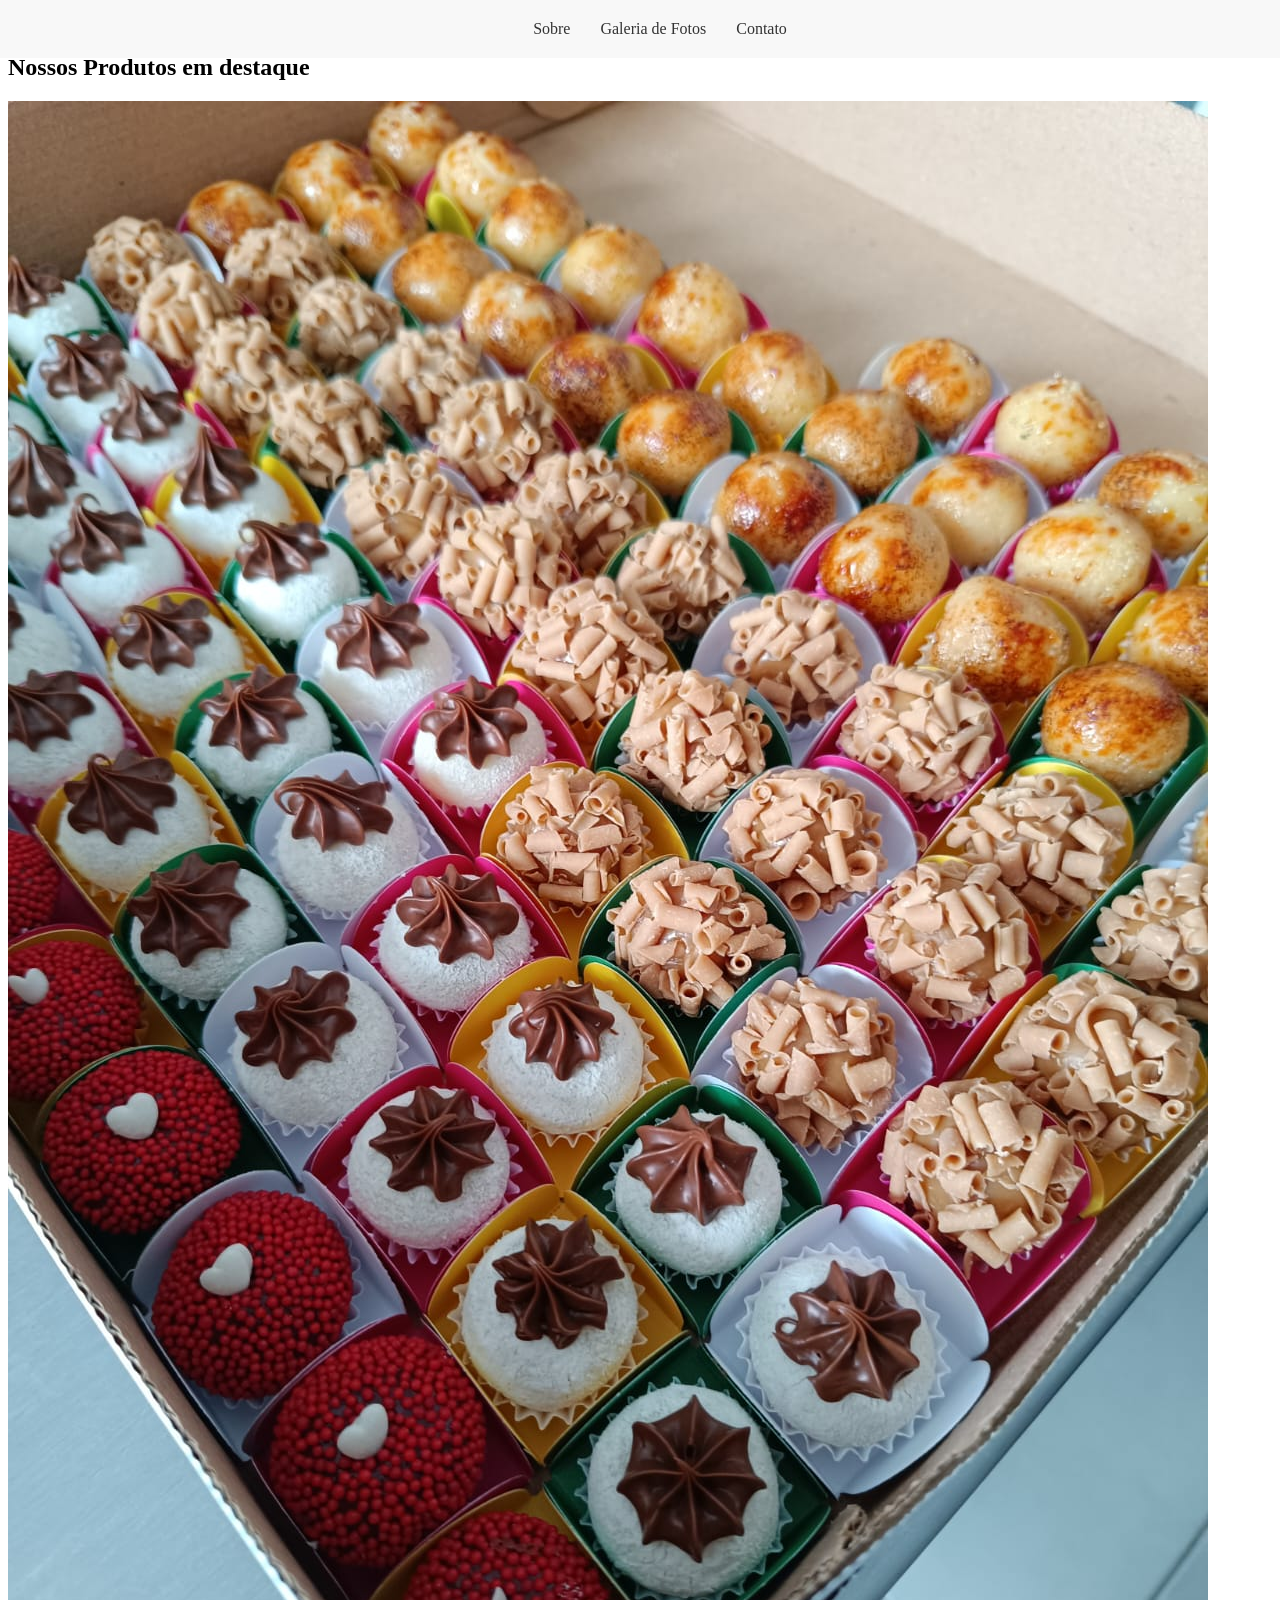
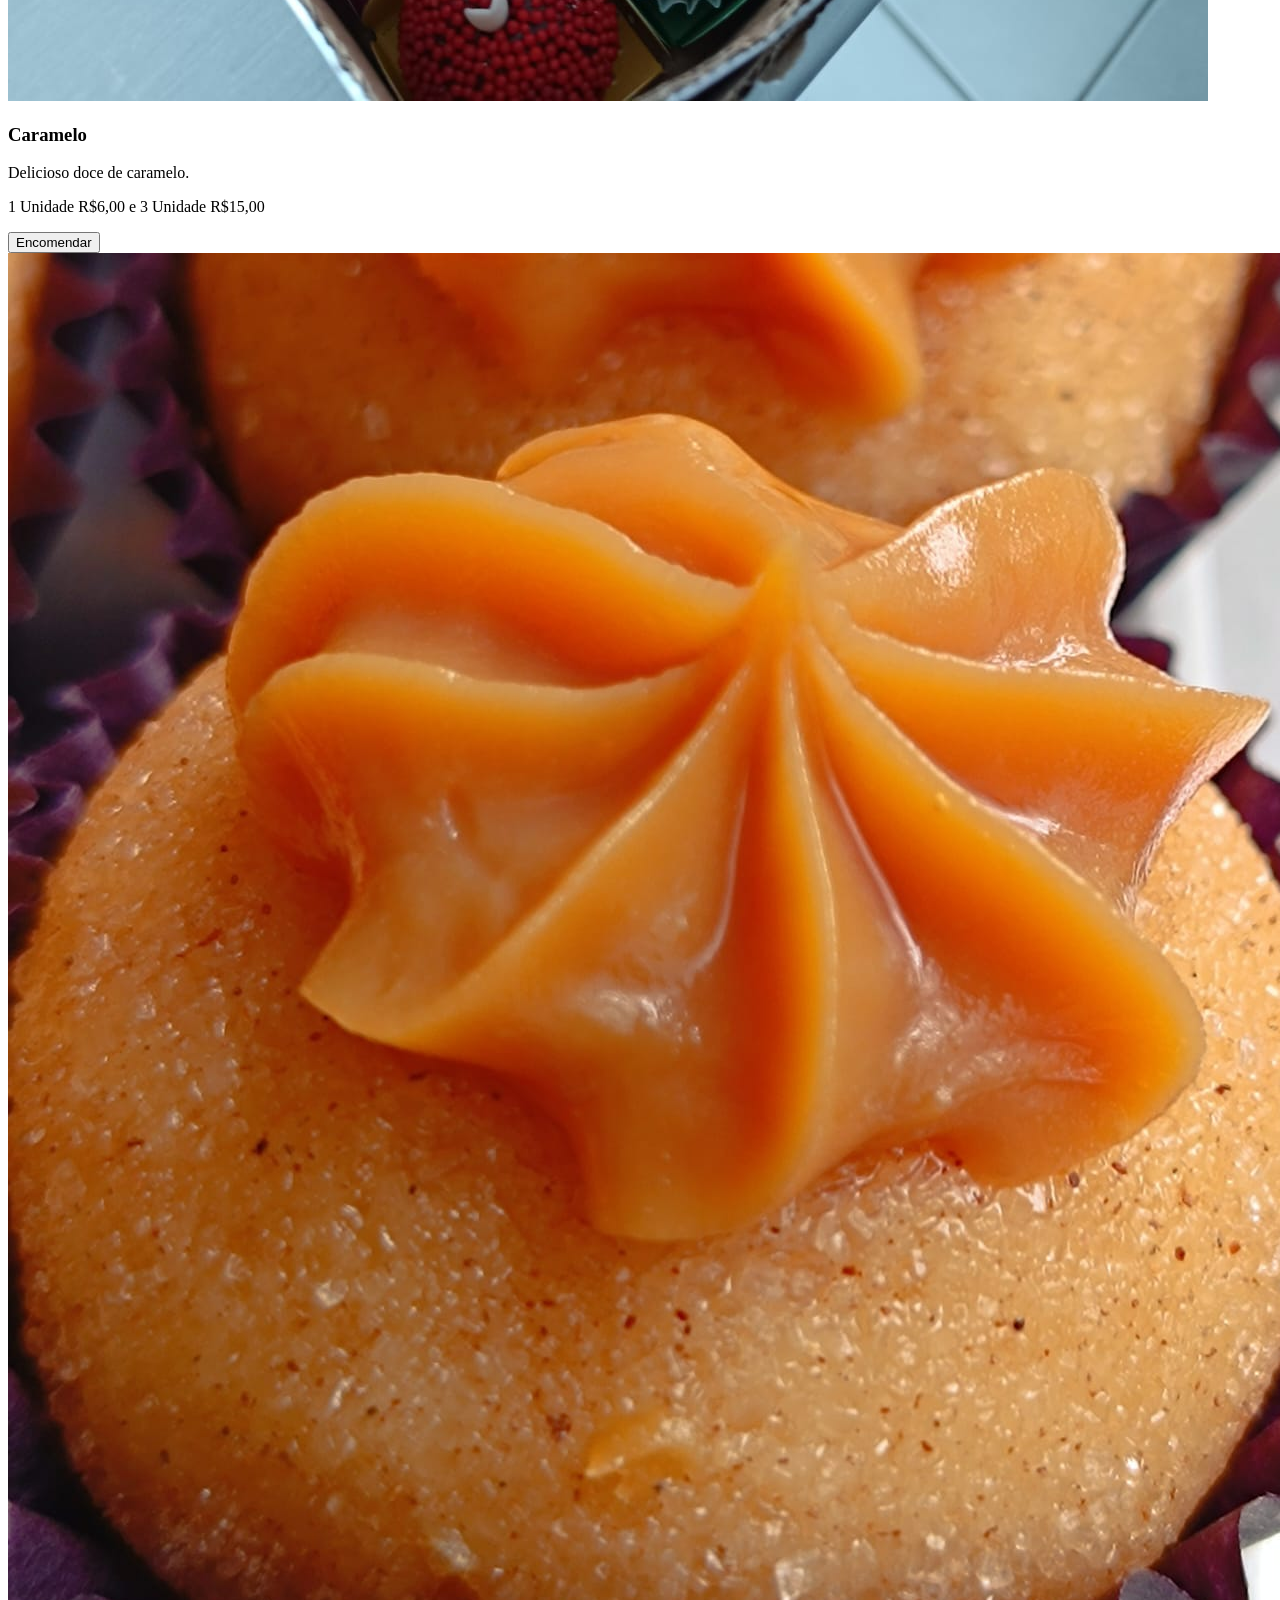
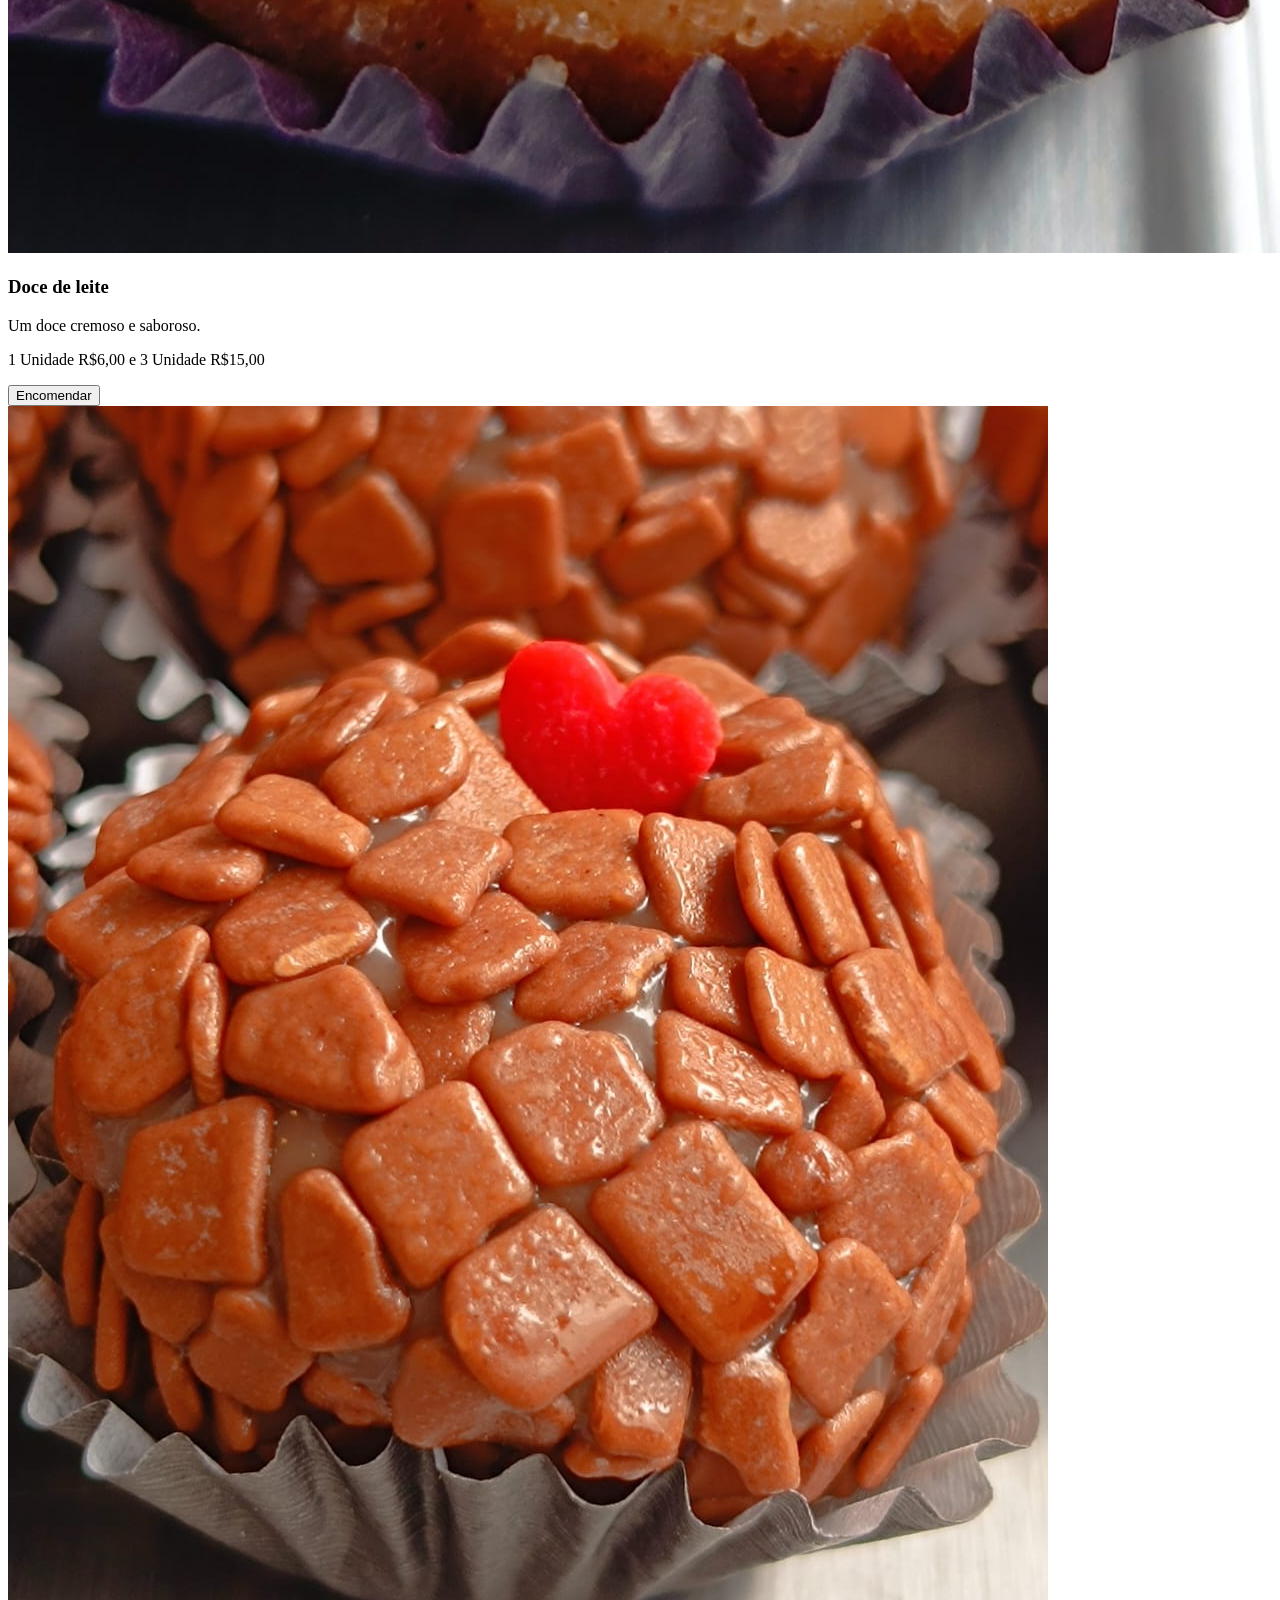
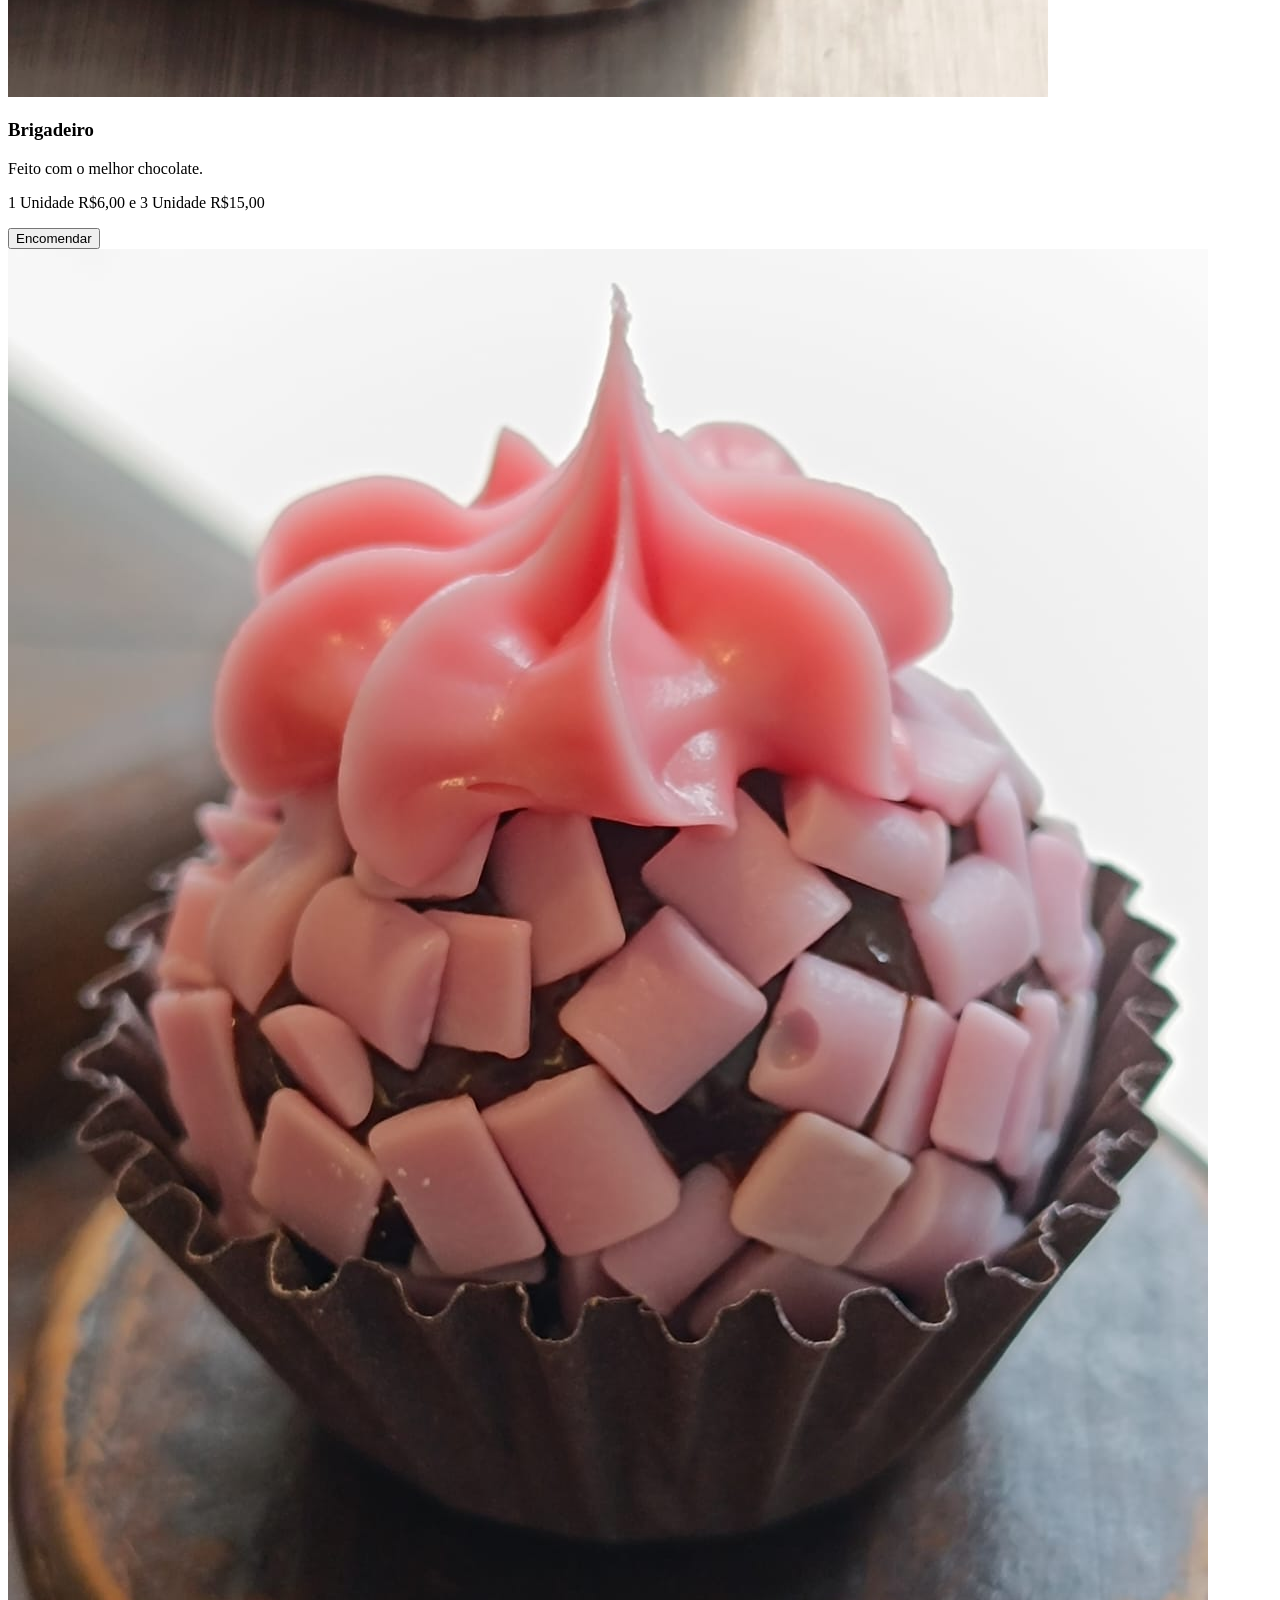
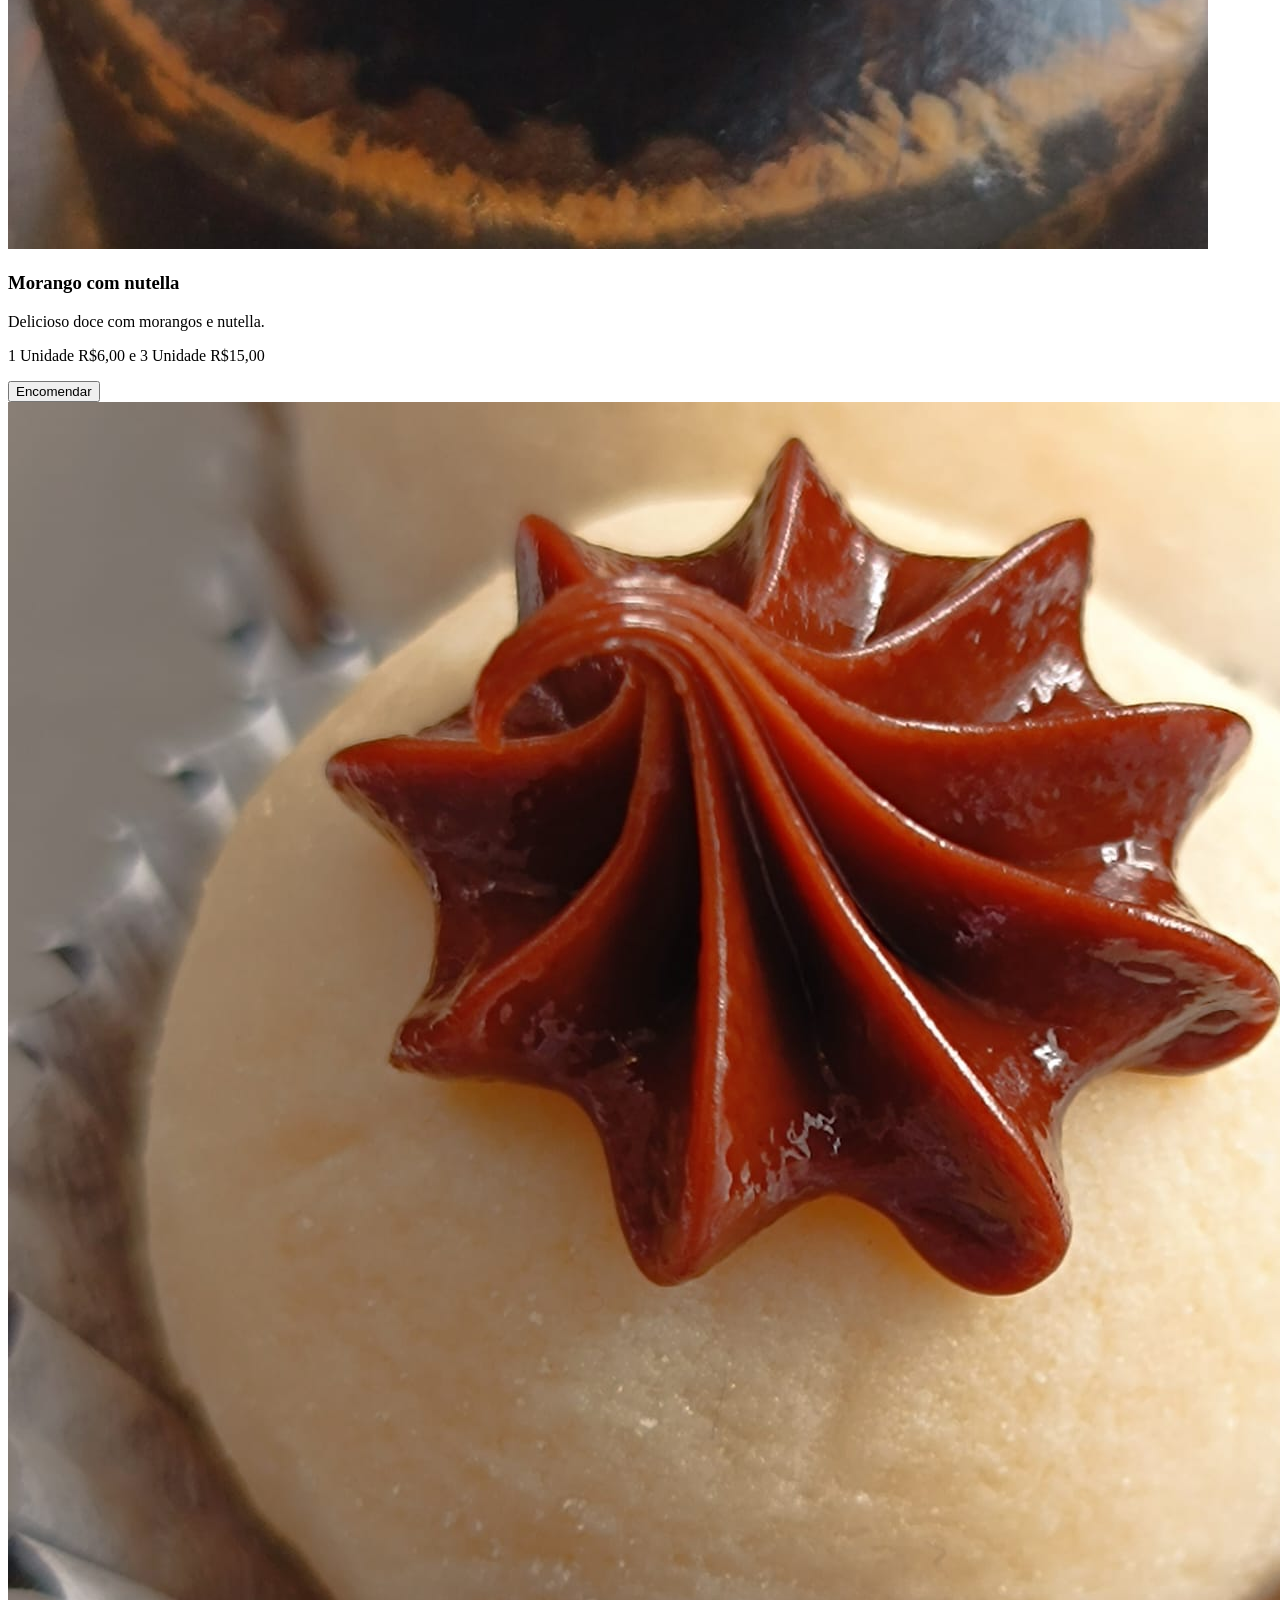
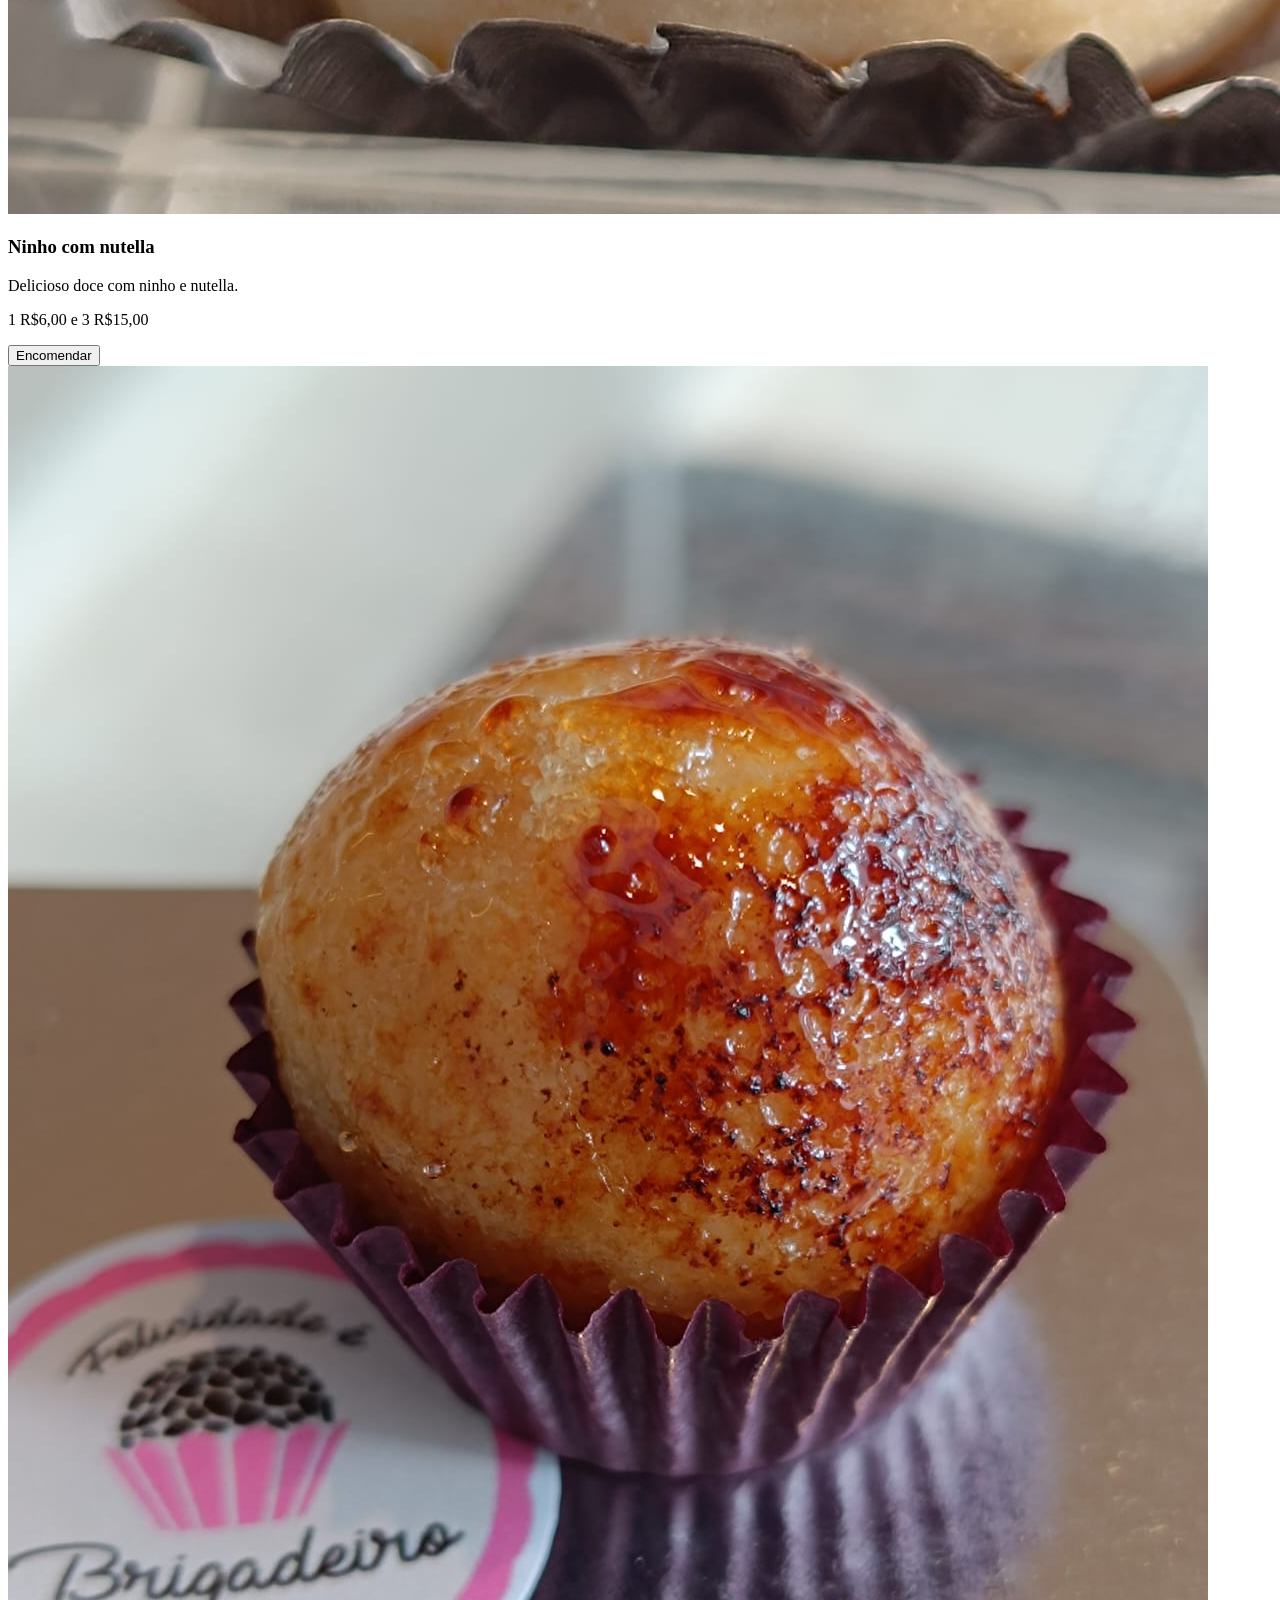
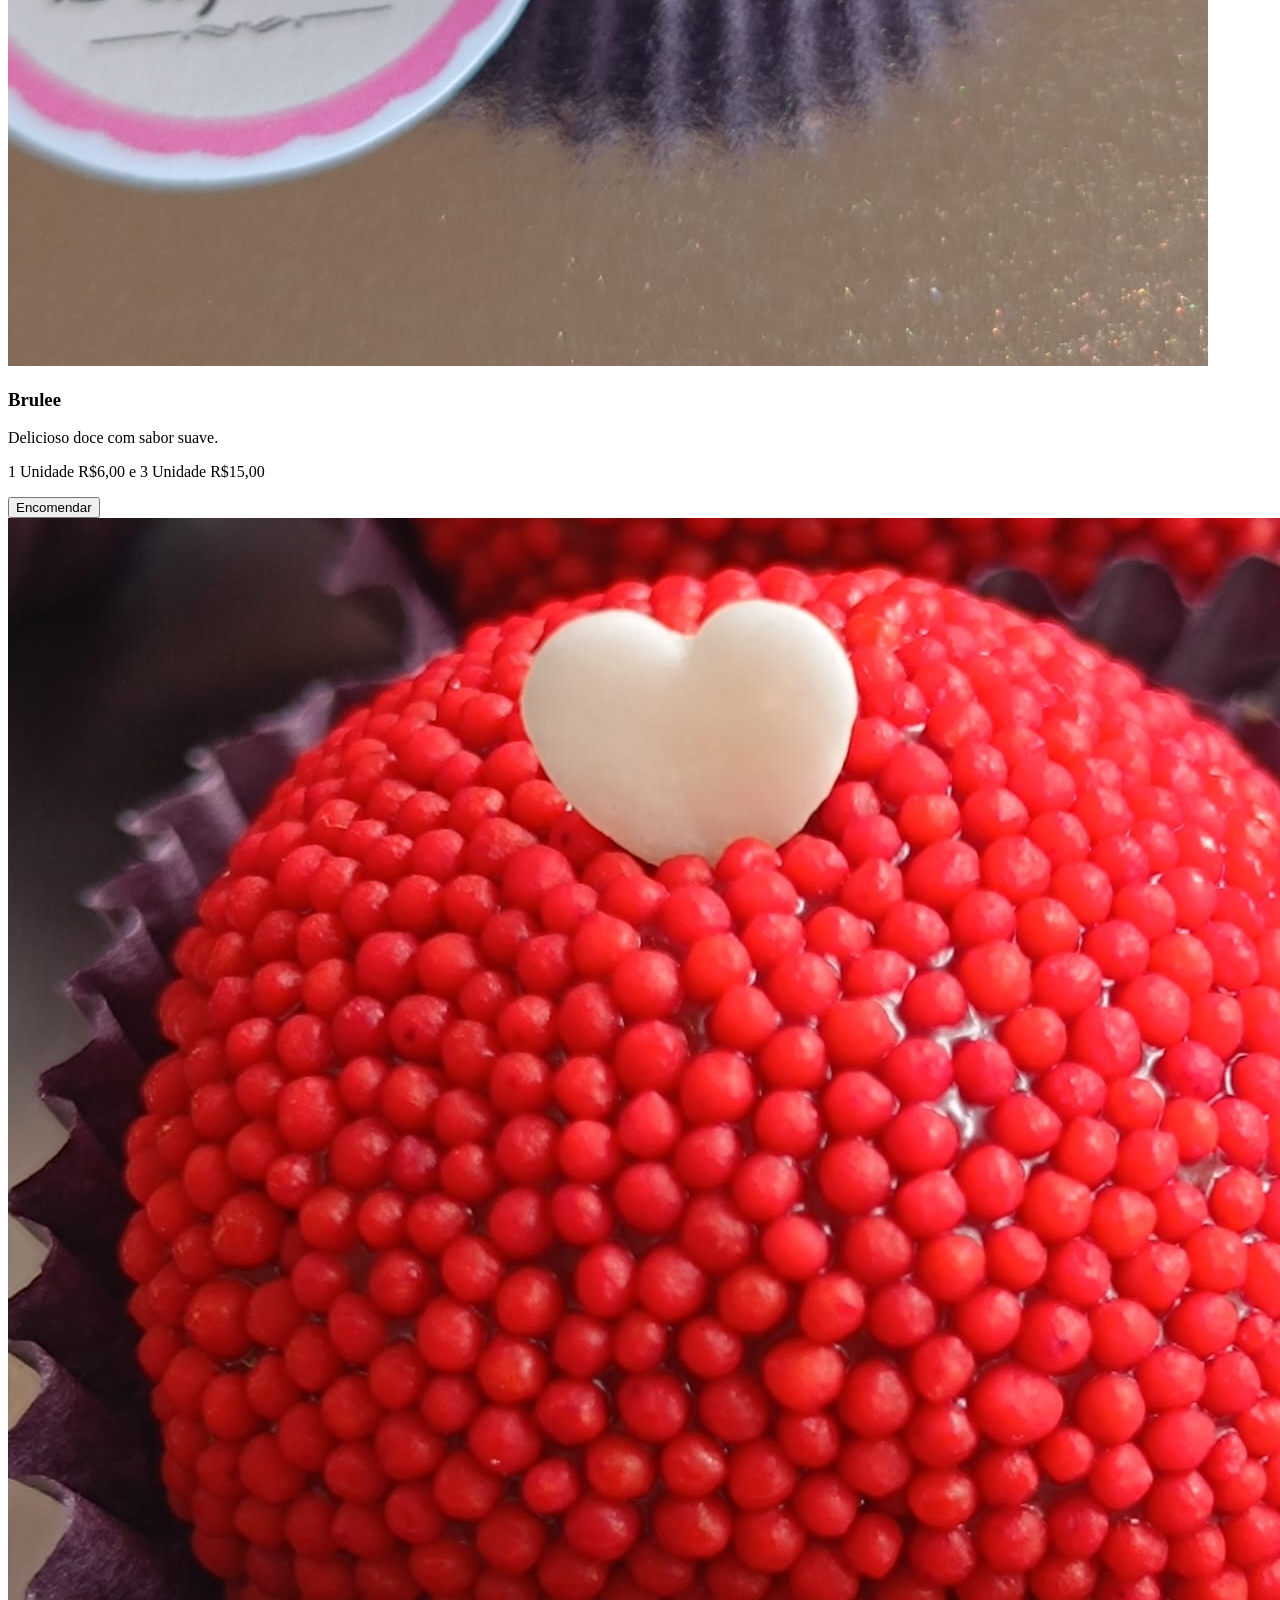
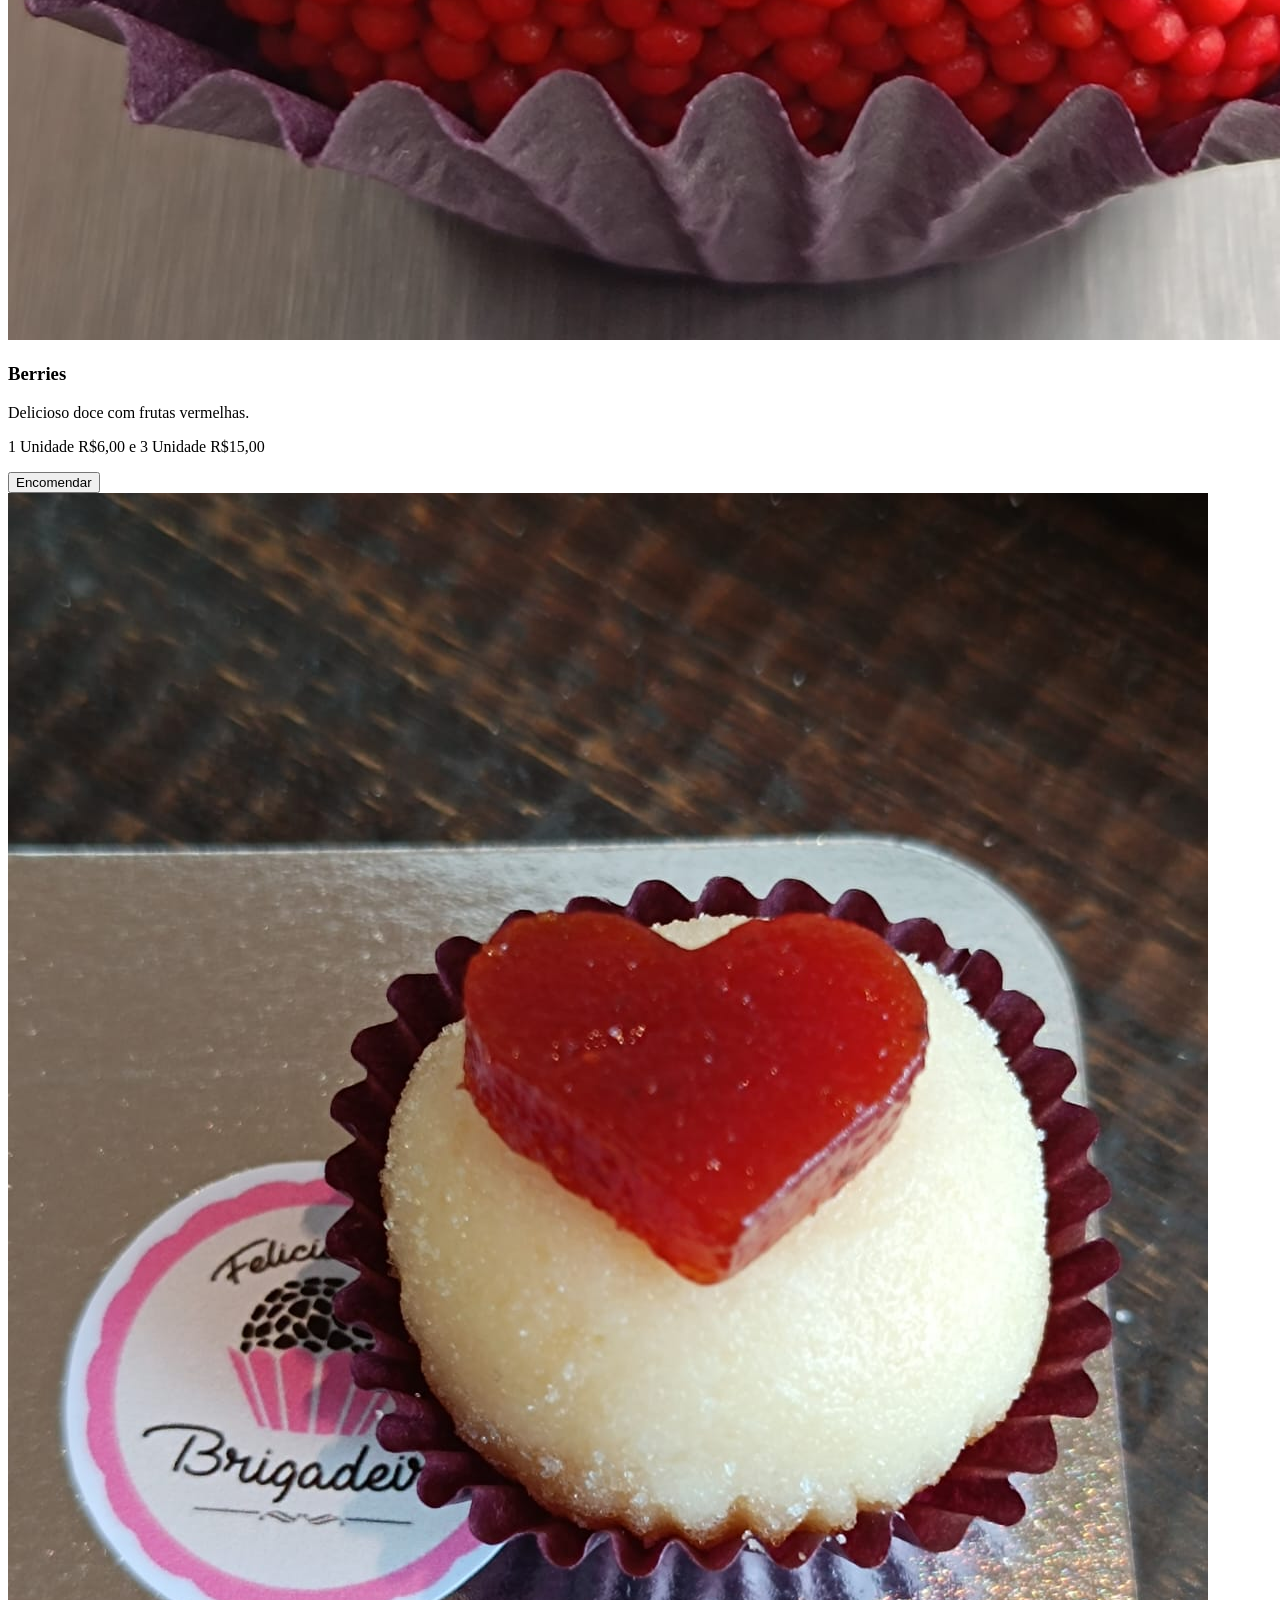
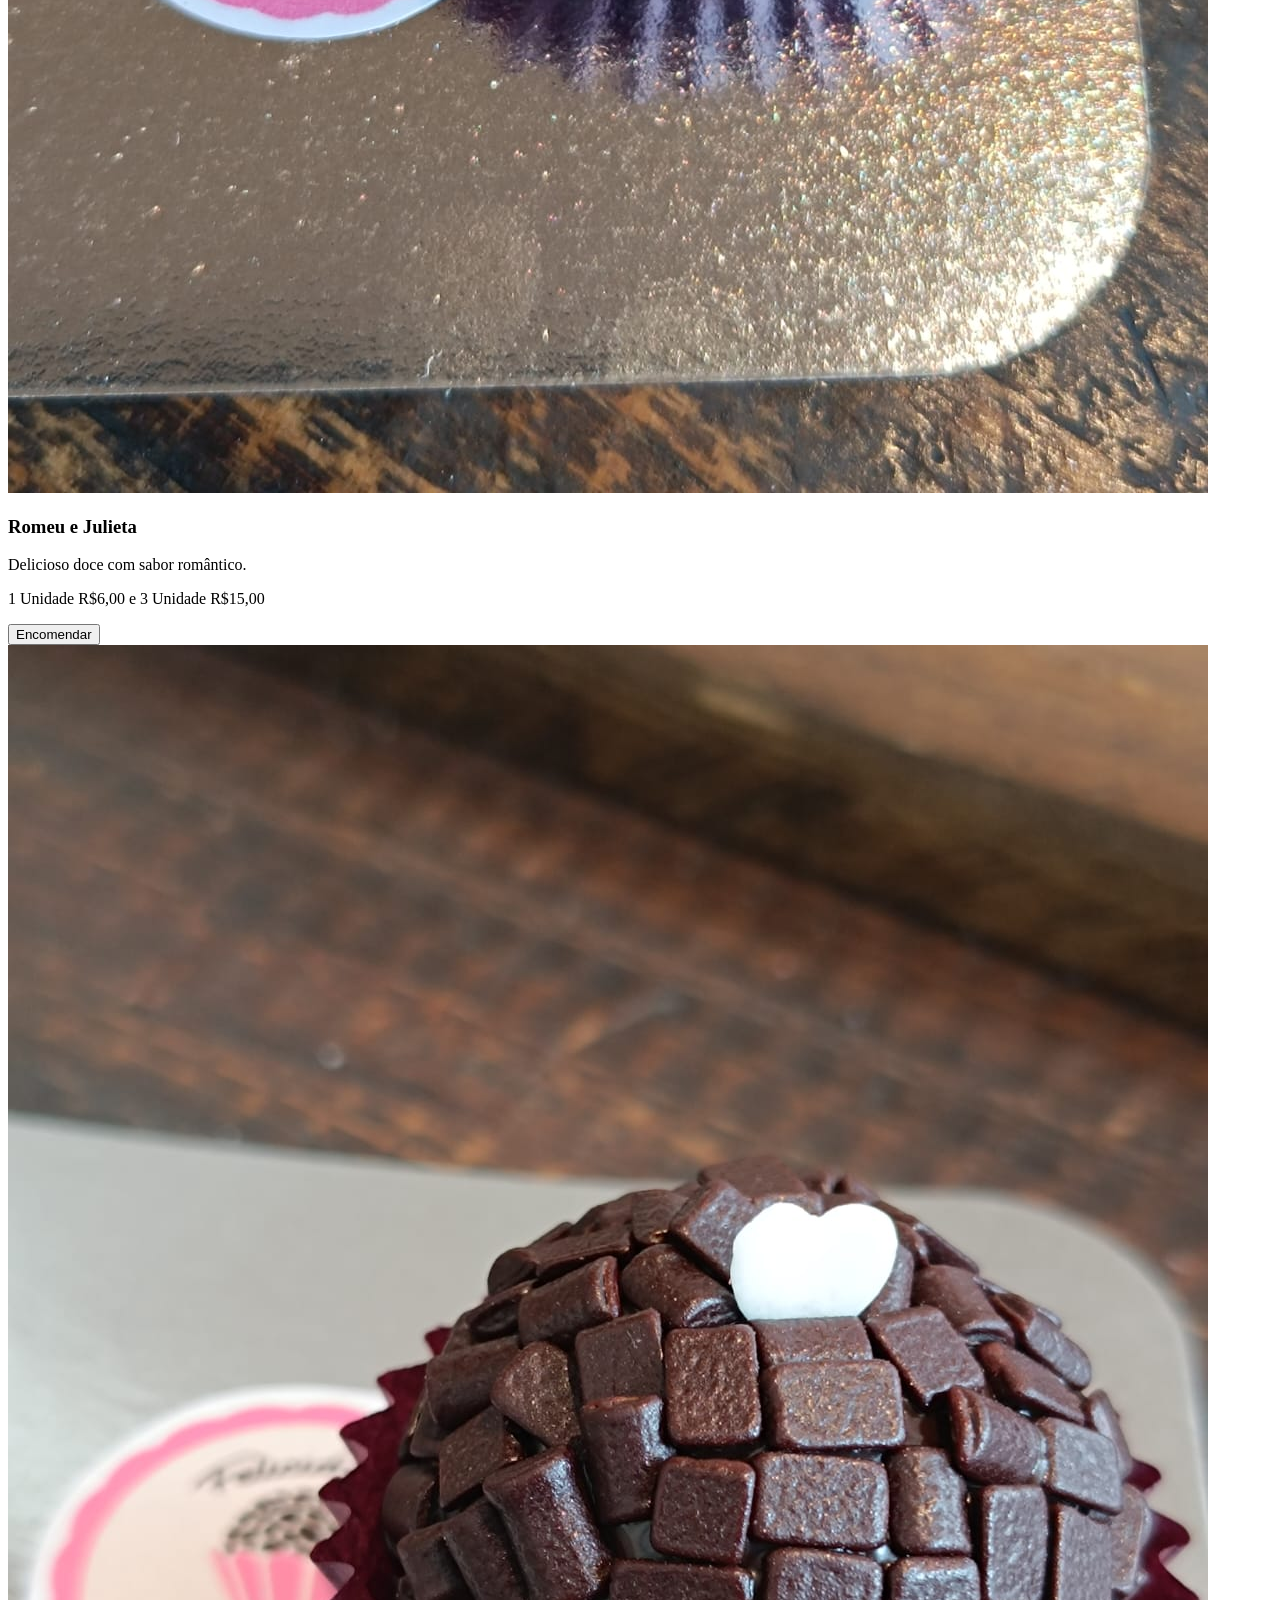
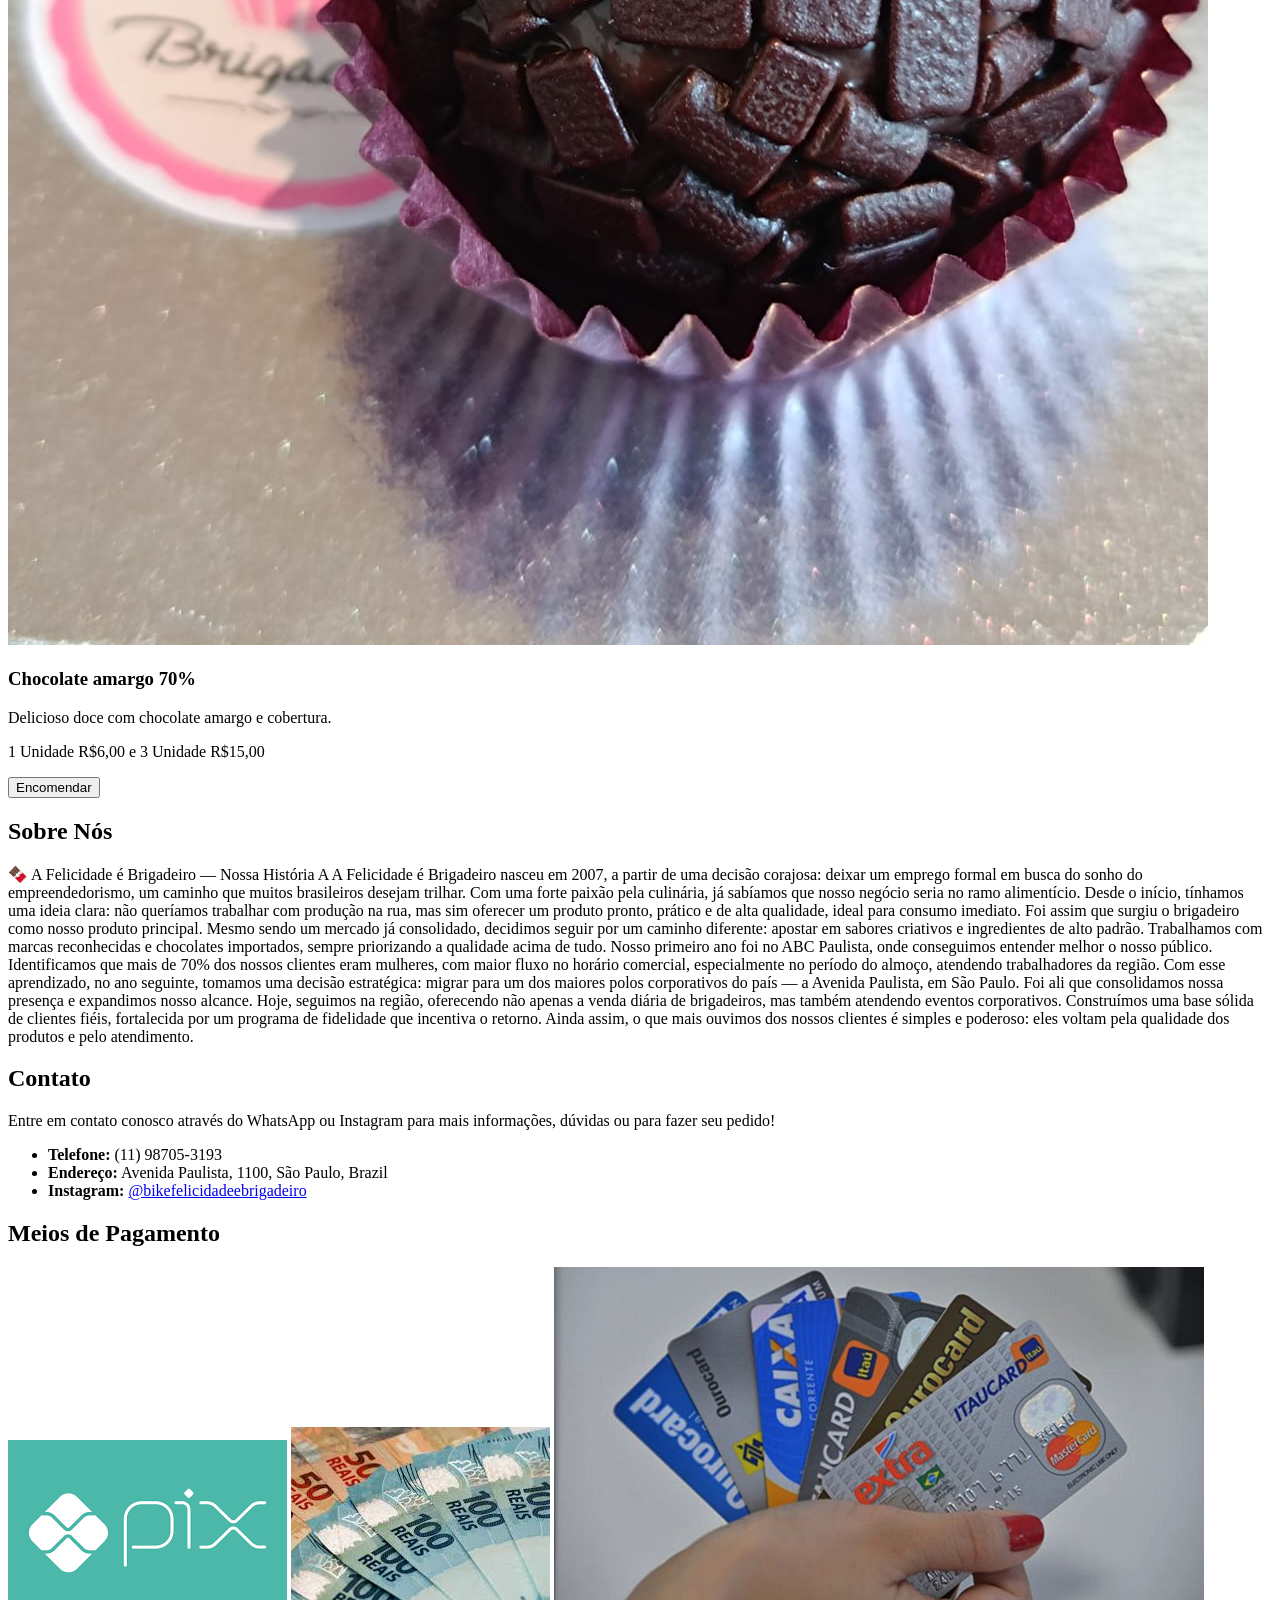
==== commit 88adc7bd: "Update index.html" ====
--- a/index.html
+++ b/index.html
@@ -28,28 +28,28 @@
                         <img src="./img/WhatsApp Image 2026-04-30 at 09.42.50.jpeg" alt="Caramelo">
                         <h3>Caramelo</h3>
                         <p>Delicioso doce de caramelo.</p>
-                        <p class="price">1 R$6,00 e 3 R$15,00</p>
+                        <p class="price">1 Unidade R$6,00 e 3 Unidade R$15,00</p>
                         <button class="btn-whatsapp" data-product="Caramelo ">Encomendar</button>
                     </div>
                     <div class="card" data-name="Doce de leite">
                         <img src="./img/WhatsApp Image 2026-04-30 at 09.42.51 (1).jpeg" alt="Doce de leite">
                         <h3>Doce de leite</h3>
                         <p>Um doce cremoso e saboroso.</p>
-                        <p class="price">1 R$6,00 e 3 R$15,00</p>
+                        <p class="price">1 Unidade R$6,00 e 3 Unidade R$15,00</p>
                         <button class="btn-whatsapp" data-product="Doce de leite">Encomendar</button>
                     </div>
                     <div class="card" data-name="Brigadeiro">
                         <img src="./img/WhatsApp Image 2026-04-30 at 09.42.51 (2).jpeg" alt="Brigadeiro">
                         <h3>Brigadeiro</h3>
                         <p>Feito com o melhor chocolate.</p>
-                        <p class="price">1 R$6,00 e 3 R$15,00</p>
+                        <p class="price">1 Unidade R$6,00 e 3 Unidade R$15,00</p>
                         <button class="btn-whatsapp" data-product="Brigadeiro">Encomendar</button>
                     </div>
                     <div class="card" data-name="Morango com nutella">
                         <img src="./img/WhatsApp Image 2026-04-30 at 09.42.51.jpeg" alt="Morango com nutella">
                         <h3>Morango com nutella</h3>
                         <p>Delicioso doce com morangos e nutella.</p>
-                        <p class="price">1 R$6,00 e 3 R$15,00</p>
+                        <p class="price">1 Unidade R$6,00 e 3 Unidade R$15,00</p>
                         <button class="btn-whatsapp" data-product="Morango com nutella">Encomendar</button>
                     </div>
                     <div class="card" data-name="Ninho com nutella">
@@ -63,28 +63,28 @@
                         <img src="./img/WhatsApp Image 2026-04-30 at 09.42.52.jpeg" alt="Brulee">
                         <h3>Brulee</h3>
                         <p>Delicioso doce com sabor suave.</p>
-                        <p class="price">1 R$6,00 e 3 R$15,00</p>
+                        <p class="price">1 Unidade R$6,00 e 3 Unidade R$15,00</p>
                         <button class="btn-whatsapp" data-product="Brulee">Encomendar</button>
                     </div>
                     <div class="card" data-name="Berries">
                         <img src="./img/WhatsApp Image 2026-04-30 at 09.42.53 (1).jpeg" alt="Berries">
                         <h3>Berries</h3>
                         <p>Delicioso doce com frutas vermelhas.</p>
-                        <p class="price">1 R$6,00 e 3 R$15,00</p>
+                        <p class="price">1 Unidade R$6,00 e 3 Unidade R$15,00</p>
                         <button class="btn-whatsapp" data-product="Berries">Encomendar</button>
                     </div>
                     <div class="card" data-name="Romeu e julieta">
                         <img src="./img/WhatsApp Image 2026-04-30 at 09.42.53.jpeg" alt="Romeu e julieta">
                         <h3>Romeu e Julieta</h3>
                         <p>Delicioso doce com sabor romântico.</p>
-                        <p class="price">1 R$6,00 e 3 R$15,00</p>
+                        <p class="price">1 Unidade R$6,00 e 3 Unidade R$15,00</p>
                         <button class="btn-whatsapp" data-product="Romeu e julieta">Encomendar</button>
                     </div>
                     <div class="card" data-name="Chocolate amargo 70%">
                         <img src="./img/WhatsApp Image 2026-04-30 at 09.42.54.jpeg" alt="Chocolate amargo 70%">
                         <h3>Chocolate amargo 70%</h3>
                         <p>Delicioso doce com chocolate amargo e cobertura.</p>
-                        <p class="price">1 R$6,00 e 3 R$15,00</p>
+                        <p class="price">1 Unidade R$6,00 e 3 Unidade R$15,00</p>
                         <button class="btn-whatsapp" data-product="Chocolate amargo 70%">Encomendar</button>
                     </div>
                 </div>
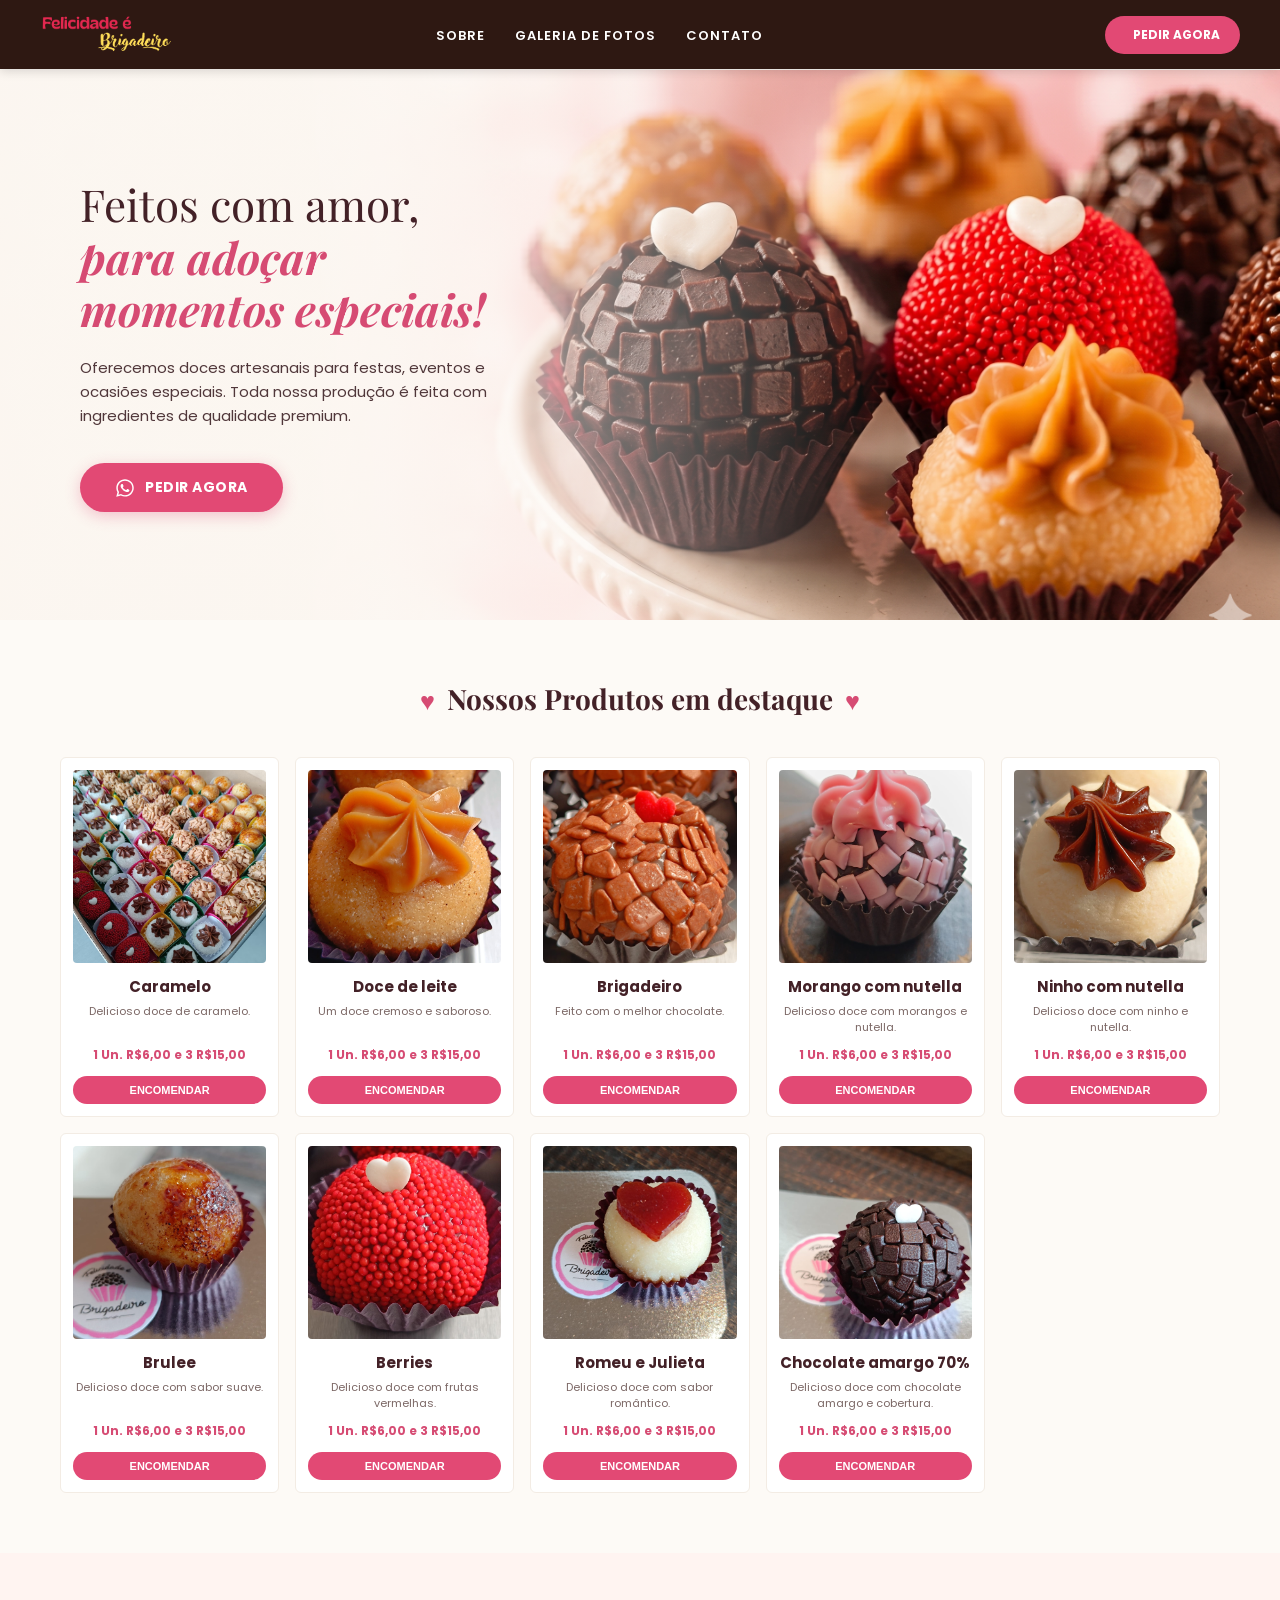
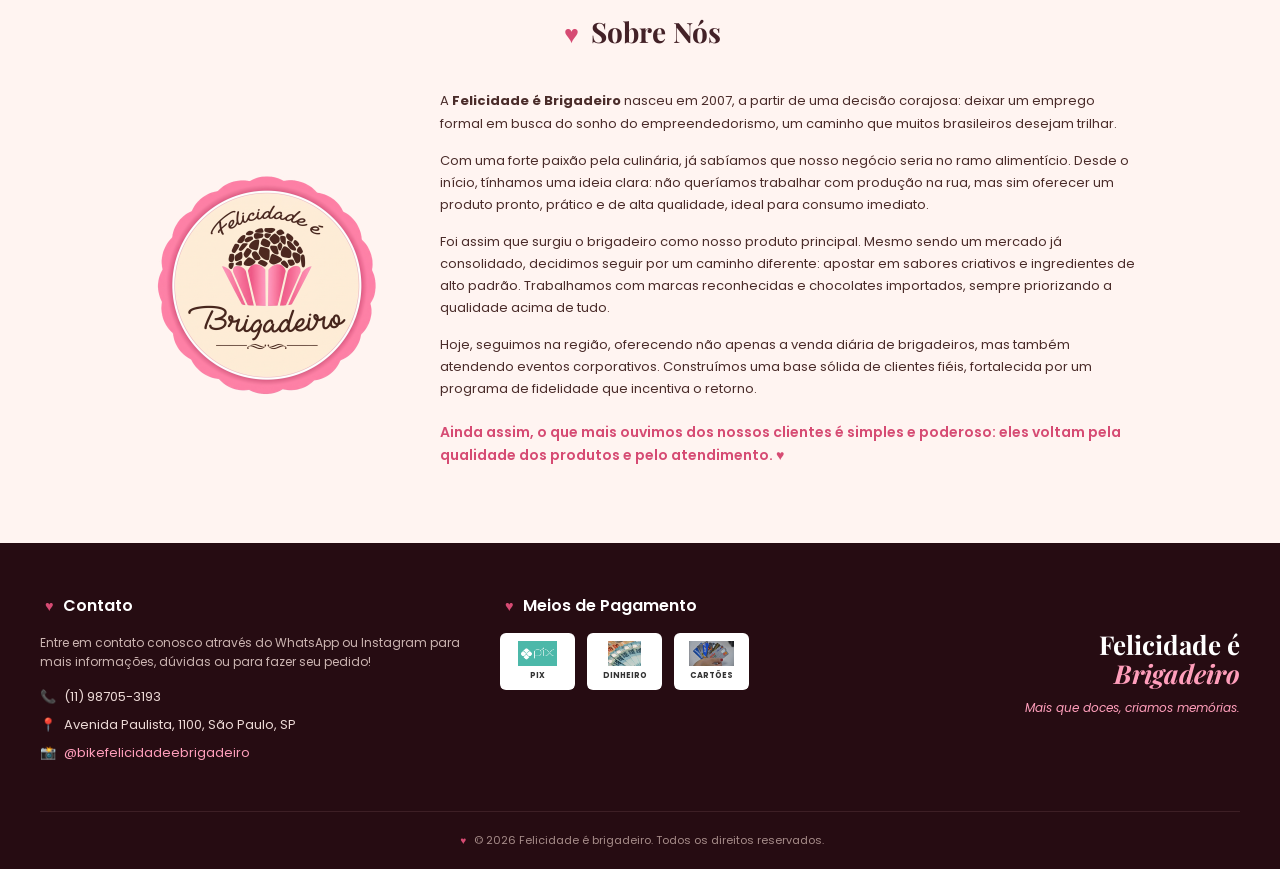
==== commit a0896d93: "CSS atualizado - Igor" ====
--- a/index.html
+++ b/index.html
@@ -3,190 +3,261 @@
 <head>
     <meta charset="UTF-8">
     <meta name="viewport" content="width=device-width, initial-scale=1.0">
-    <title>Galeria de Fotos - Felicidade é brigadeiro</title>
+    <title>Felicidade é Brigadeiro - Doces Artesanais</title>
+    <link rel="preconnect" href="https://fonts.googleapis.com">
+    <link rel="preconnect" href="https://fonts.gstatic.com" crossorigin>
+    <link href="https://fonts.googleapis.com/css2?family=Playfair+Display:ital,wght@0,400..900;1,400..900&family=Poppins:wght@300;400;600;700&display=swap" rel="stylesheet">
     <link rel="stylesheet" href="style.css">
 </head>
 <body>
+
     <header> 
-            <ul class="nav-links">
-              <li><a href="#sobre">Sobre</a></li>
-              <li><a href="#galeria">Galeria de Fotos</a></li>
-              <li><a href="#contato">Contato</a></li>               
-            </ul>
+        <div class="header-container">
+            <div class="logo-header">
+                <a href="#" class="navbar-logo">
+                    <img src="./img/logo 2.png" alt="Felicidade é Brigadeiro Logo" class="brand-logo">
+                </a>
+            </div>
+            <nav>
+                <ul class="nav-links">
+                    <li><a href="#sobre">SOBRE</a></li>
+                    <li><a href="#galeria">GALERIA DE FOTOS</a></li>
+                    <li><a href="#contato">CONTATO</a></li>               
+                </ul>
+            </nav>
+            <a href="https://wa.me/5511987053193" target="_blank" class="btn-top-order">
+                <img src="./img/icon-whatsapp-white.png" alt="" class="wp-icon-small"> PEDIR AGORA
+            </a>
+        </div>
     </header>
 
     <main>
-        <section id="servicos">
-            <p>Oferecemos doces artesanais para festas, eventos e ocasiões especiais. Toda nossa produção é feita com ingredientes de qualidade premium.</p>
+        <section class="hero-section">
+    <div class="hero-overlay"></div> <div class="hero-container">
+        <div class="hero-text">
+            <h1>Feitos com amor,<br><span class="highlight-text">para adoçar momentos especiais!</span></h1>
+            <p class="hero-description">Oferecemos doces artesanais para festas, eventos e ocasiões especiais. Toda nossa produção é feita com ingredientes de qualidade premium.</p>
+            <a href="https://wa.me/5511987053193" target="_blank" class="btn-hero-order">
+                <svg class="whatsapp-icon" xmlns="http://www.w3.org/2000/svg" viewBox="0 0 448 512">
+                    <path d="M380.9 97.1C339 55.1 283.2 32 223.9 32c-122.4 0-222 99.6-222 222 0 39.1 10.2 77.3 29.6 111L0 480l117.7-30.9c32.4 17.7 68.9 27 106.1 27h.1c122.3 0 224.1-99.6 224.1-222 0-59.3-25.2-115-67.1-157zm-157 341.6c-33.2 0-65.7-8.9-94-25.7l-6.7-4-69.8 18.3L72 359.2l-4.4-7c-18.5-29.4-28.2-63.3-28.2-98.2 0-101.7 82.8-184.5 184.6-184.5 49.3 0 95.6 19.2 130.4 54.1 34.8 34.9 56.2 81.2 56.1 130.5 0 101.8-84.9 184.6-186.6 184.6zm101.2-138.2c-5.5-2.8-32.8-16.2-37.9-18-5.1-1.9-8.8-2.8-12.5 2.8-3.7 5.6-14.3 18-17.6 21.8-3.2 3.7-6.5 4.2-12 1.4-32.6-16.3-54-29.1-75.5-66-5.7-9.8 5.7-9.1 16.3-30.3 1.8-3.7.9-6.9-.5-9.7-1.4-2.8-12.5-30.1-17.1-41.2-4.5-10.8-9.1-9.3-12.5-9.5-3.2-.2-6.9-.2-10.6-.2-3.7 0-9.7 1.4-14.8 6.9-5.1 5.6-19.4 19-19.4 46.3 0 27.3 19.9 53.7 22.6 57.4 2.8 3.7 39.1 59.7 94.8 83.8 35.2 15.2 49 16.5 66.6 13.9 10.7-1.6 32.8-13.4 37.4-26.4 4.6-13 4.6-24.1 3.2-26.4-1.3-2.5-5-3.9-10.5-6.6z"/>
+                </svg>
+                 PEDIR AGORA
+            </a>
+        </div>
+    </div>
+</section>
+
+        <section id="galeria" class="products-section">
+            <h2 class="section-title"><span class="heart-icon">♥</span> Nossos Produtos em destaque <span class="heart-icon">♥</span></h2>
+            
+            <div class="cards-container">
+                <div class="card" data-name="Caramelo">
+                    <div class="card-img-wrapper">
+                        <img src="./img/WhatsApp Image 2026-04-30 at 09.42.50.jpeg" alt="Caramelo">
+                    </div>
+                    <h3>Caramelo</h3>
+                    <p class="card-desc">Delicioso doce de caramelo.</p>
+                    <p class="price">1 Un. R$6,00 e 3 R$15,00</p>
+                    <button class="btn-whatsapp" data-product="Caramelo"><span class="wp-icon"></span> ENCOMENDAR</button>
+                </div>
+                <div class="card" data-name="Doce de leite">
+                    <div class="card-img-wrapper">
+                        <img src="./img/WhatsApp Image 2026-04-30 at 09.42.51 (1).jpeg" alt="Doce de leite">
+                    </div>
+                    <h3>Doce de leite</h3>
+                    <p class="card-desc">Um doce cremoso e saboroso.</p>
+                    <p class="price">1 Un. R$6,00 e 3 R$15,00</p>
+                    <button class="btn-whatsapp" data-product="Doce de leite"><span class="wp-icon"></span> ENCOMENDAR</button>
+                </div>
+                <div class="card" data-name="Brigadeiro">
+                    <div class="card-img-wrapper">
+                        <img src="./img/WhatsApp Image 2026-04-30 at 09.42.51 (2).jpeg" alt="Brigadeiro">
+                    </div>
+                    <h3>Brigadeiro</h3>
+                    <p class="card-desc">Feito com o melhor chocolate.</p>
+                    <p class="price">1 Un. R$6,00 e 3 R$15,00</p>
+                    <button class="btn-whatsapp" data-product="Brigadeiro"><span class="wp-icon"></span> ENCOMENDAR</button>
+                </div>
+                <div class="card" data-name="Morango com nutella">
+                    <div class="card-img-wrapper">
+                        <img src="./img/WhatsApp Image 2026-04-30 at 09.42.51.jpeg" alt="Morango com nutella">
+                    </div>
+                    <h3>Morango com nutella</h3>
+                    <p class="card-desc">Delicioso doce com morangos e nutella.</p>
+                    <p class="price">1 Un. R$6,00 e 3 R$15,00</p>
+                    <button class="btn-whatsapp" data-product="Morango com nutella"><span class="wp-icon"></span> ENCOMENDAR</button>
+                </div>
+                <div class="card" data-name="Ninho com nutella">
+                    <div class="card-img-wrapper">
+                        <img src="./img/WhatsApp Image 2026-04-30 at 09.42.52 (1).jpeg" alt="Ninho com nutella">
+                    </div>
+                    <h3>Ninho com nutella</h3>
+                    <p class="card-desc">Delicioso doce com ninho e nutella.</p>
+                    <p class="price">1 Un. R$6,00 e 3 R$15,00</p>
+                    <button class="btn-whatsapp" data-product="Ninho com nutella"><span class="wp-icon"></span> ENCOMENDAR</button>
+                </div>
+                <div class="card" data-name="Brulee">
+                    <div class="card-img-wrapper">
+                        <img src="./img/WhatsApp Image 2026-04-30 at 09.42.52.jpeg" alt="Brulee">
+                    </div>
+                    <h3>Brulee</h3>
+                    <p class="card-desc">Delicioso doce com sabor suave.</p>
+                    <p class="price">1 Un. R$6,00 e 3 R$15,00</p>
+                    <button class="btn-whatsapp" data-product="Brulee"><span class="wp-icon"></span> ENCOMENDAR</button>
+                </div>
+                <div class="card" data-name="Berries">
+                    <div class="card-img-wrapper">
+                        <img src="./img/WhatsApp Image 2026-04-30 at 09.42.53 (1).jpeg" alt="Berries">
+                    </div>
+                    <h3>Berries</h3>
+                    <p class="card-desc">Delicioso doce com frutas vermelhas.</p>
+                    <p class="price">1 Un. R$6,00 e 3 R$15,00</p>
+                    <button class="btn-whatsapp" data-product="Berries"><span class="wp-icon"></span> ENCOMENDAR</button>
+                </div>
+                <div class="card" data-name="Romeu e julieta">
+                    <div class="card-img-wrapper">
+                        <img src="./img/WhatsApp Image 2026-04-30 at 09.42.53.jpeg" alt="Romeu e julieta">
+                    </div>
+                    <h3>Romeu e Julieta</h3>
+                    <p class="card-desc">Delicioso doce com sabor romântico.</p>
+                    <p class="price">1 Un. R$6,00 e 3 R$15,00</p>
+                    <button class="btn-whatsapp" data-product="Romeu e julieta"><span class="wp-icon"></span> ENCOMENDAR</button>
+                </div>
+                <div class="card" data-name="Chocolate amargo 70%">
+                    <div class="card-img-wrapper">
+                        <img src="./img/WhatsApp Image 2026-04-30 at 09.42.54.jpeg" alt="Chocolate amargo 70%">
+                    </div>
+                    <h3>Chocolate amargo 70%</h3>
+                    <p class="card-desc">Delicioso doce com chocolate amargo e cobertura.</p>
+                    <p class="price">1 Un. R$6,00 e 3 R$15,00</p>
+                    <button class="btn-whatsapp" data-product="Chocolate amargo 70%"><span class="wp-icon"></span> ENCOMENDAR</button>
+                </div>
+            </div>
         </section>
 
-        <section id="galeria">
-            <div class="products">
-                <h2>Nossos Produtos em destaque</h2>
-                <div class="cards-container">
-                    <div class="card" data-name="Caramelo">
-                        <img src="./img/WhatsApp Image 2026-04-30 at 09.42.50.jpeg" alt="Caramelo">
-                        <h3>Caramelo</h3>
-                        <p>Delicioso doce de caramelo.</p>
-                        <p class="price">1 Unidade R$6,00 e 3 Unidade R$15,00</p>
-                        <button class="btn-whatsapp" data-product="Caramelo ">Encomendar</button>
-                    </div>
-                    <div class="card" data-name="Doce de leite">
-                        <img src="./img/WhatsApp Image 2026-04-30 at 09.42.51 (1).jpeg" alt="Doce de leite">
-                        <h3>Doce de leite</h3>
-                        <p>Um doce cremoso e saboroso.</p>
-                        <p class="price">1 Unidade R$6,00 e 3 Unidade R$15,00</p>
-                        <button class="btn-whatsapp" data-product="Doce de leite">Encomendar</button>
-                    </div>
-                    <div class="card" data-name="Brigadeiro">
-                        <img src="./img/WhatsApp Image 2026-04-30 at 09.42.51 (2).jpeg" alt="Brigadeiro">
-                        <h3>Brigadeiro</h3>
-                        <p>Feito com o melhor chocolate.</p>
-                        <p class="price">1 Unidade R$6,00 e 3 Unidade R$15,00</p>
-                        <button class="btn-whatsapp" data-product="Brigadeiro">Encomendar</button>
-                    </div>
-                    <div class="card" data-name="Morango com nutella">
-                        <img src="./img/WhatsApp Image 2026-04-30 at 09.42.51.jpeg" alt="Morango com nutella">
-                        <h3>Morango com nutella</h3>
-                        <p>Delicioso doce com morangos e nutella.</p>
-                        <p class="price">1 Unidade R$6,00 e 3 Unidade R$15,00</p>
-                        <button class="btn-whatsapp" data-product="Morango com nutella">Encomendar</button>
-                    </div>
-                    <div class="card" data-name="Ninho com nutella">
-                        <img src="./img/WhatsApp Image 2026-04-30 at 09.42.52 (1).jpeg" alt="Ninho com nutella">
-                        <h3>Ninho com nutella</h3>
-                        <p>Delicioso doce com ninho e nutella.</p>
-                        <p class="price">1 R$6,00 e 3 R$15,00</p>
-                        <button class="btn-whatsapp" data-product="Ninho com nutella">Encomendar</button>
-                    </div>
-                    <div class="card" data-name="Brulee">
-                        <img src="./img/WhatsApp Image 2026-04-30 at 09.42.52.jpeg" alt="Brulee">
-                        <h3>Brulee</h3>
-                        <p>Delicioso doce com sabor suave.</p>
-                        <p class="price">1 Unidade R$6,00 e 3 Unidade R$15,00</p>
-                        <button class="btn-whatsapp" data-product="Brulee">Encomendar</button>
-                    </div>
-                    <div class="card" data-name="Berries">
-                        <img src="./img/WhatsApp Image 2026-04-30 at 09.42.53 (1).jpeg" alt="Berries">
-                        <h3>Berries</h3>
-                        <p>Delicioso doce com frutas vermelhas.</p>
-                        <p class="price">1 Unidade R$6,00 e 3 Unidade R$15,00</p>
-                        <button class="btn-whatsapp" data-product="Berries">Encomendar</button>
-                    </div>
-                    <div class="card" data-name="Romeu e julieta">
-                        <img src="./img/WhatsApp Image 2026-04-30 at 09.42.53.jpeg" alt="Romeu e julieta">
-                        <h3>Romeu e Julieta</h3>
-                        <p>Delicioso doce com sabor romântico.</p>
-                        <p class="price">1 Unidade R$6,00 e 3 Unidade R$15,00</p>
-                        <button class="btn-whatsapp" data-product="Romeu e julieta">Encomendar</button>
-                    </div>
-                    <div class="card" data-name="Chocolate amargo 70%">
-                        <img src="./img/WhatsApp Image 2026-04-30 at 09.42.54.jpeg" alt="Chocolate amargo 70%">
-                        <h3>Chocolate amargo 70%</h3>
-                        <p>Delicioso doce com chocolate amargo e cobertura.</p>
-                        <p class="price">1 Unidade R$6,00 e 3 Unidade R$15,00</p>
-                        <button class="btn-whatsapp" data-product="Chocolate amargo 70%">Encomendar</button>
-                    </div>
+        <section id="sobre" class="about-section">
+            <h2 class="about-title"><span class="heart-icon">♥</span> Sobre Nós</h2>
+            <div class="about-container">
+                <div class="about-badge">
+                    <img src="./img/logo.png" alt="Selo Felicidade é Brigadeiro" class="about-logo-img">
+                </div>
+                <div class="about-text">
+                    <p>A <strong>Felicidade é Brigadeiro</strong> nasceu em 2007, a partir de uma decisão corajosa: deixar um emprego formal em busca do sonho do empreendedorismo, um caminho que muitos brasileiros desejam trilhar.</p>
+                    <p>Com uma forte paixão pela culinária, já sabíamos que nosso negócio seria no ramo alimentício. Desde o início, tínhamos uma ideia clara: não queríamos trabalhar com produção na rua, mas sim oferecer um produto pronto, prático e de alta qualidade, ideal para consumo imediato.</p>
+                    <p>Foi assim que surgiu o brigadeiro como nosso produto principal. Mesmo sendo um mercado já consolidado, decidimos seguir por um caminho diferente: apostar em sabores criativos e ingredientes de alto padrão. Trabalhamos com marcas reconhecidas e chocolates importados, sempre priorizando a qualidade acima de tudo.</p>
+                    <p>Hoje, seguimos na região, oferecendo não apenas a venda diária de brigadeiros, mas também atendendo eventos corporativos. Construímos uma base sólida de clientes fiéis, fortalecida por um programa de fidelidade que incentiva o retorno.</p>
+                    <p class="highlight-quote">Ainda assim, o que mais ouvimos dos nossos clientes é simples e poderoso: eles voltam pela qualidade dos produtos e pelo atendimento. ♥</p>
                 </div>
             </div>
         </section>
-
-        <section id="sobre">
-            <h2>Sobre Nós</h2>
-            <p>🍫 A Felicidade é Brigadeiro — Nossa História
-A A Felicidade é Brigadeiro nasceu em 2007, a partir de uma decisão corajosa: deixar um emprego formal em busca do sonho do empreendedorismo, um caminho que muitos brasileiros desejam trilhar.
-
-Com uma forte paixão pela culinária, já sabíamos que nosso negócio seria no ramo alimentício. Desde o início, tínhamos uma ideia clara: não queríamos trabalhar com produção na rua, mas sim oferecer um produto pronto, prático e de alta qualidade, ideal para consumo imediato.
-
-Foi assim que surgiu o brigadeiro como nosso produto principal. Mesmo sendo um mercado já consolidado, decidimos seguir por um caminho diferente: apostar em sabores criativos e ingredientes de alto padrão. Trabalhamos com marcas reconhecidas e chocolates importados, sempre priorizando a qualidade acima de tudo.
-
-Nosso primeiro ano foi no ABC Paulista, onde conseguimos entender melhor o nosso público. Identificamos que mais de 70% dos nossos clientes eram mulheres, com maior fluxo no horário comercial, especialmente no período do almoço, atendendo trabalhadores da região.
-
-Com esse aprendizado, no ano seguinte, tomamos uma decisão estratégica: migrar para um dos maiores polos corporativos do país — a Avenida Paulista, em São Paulo. Foi ali que consolidamos nossa presença e expandimos nosso alcance.
-
-Hoje, seguimos na região, oferecendo não apenas a venda diária de brigadeiros, mas também atendendo eventos corporativos. Construímos uma base sólida de clientes fiéis, fortalecida por um programa de fidelidade que incentiva o retorno.
-
-Ainda assim, o que mais ouvimos dos nossos clientes é simples e poderoso: eles voltam pela qualidade dos produtos e pelo atendimento.</p>
-        </section>
-</main>
-<footer>
-        <section id="contato">
-            <h2>Contato</h2>
-            <p>Entre em contato conosco através do WhatsApp ou Instagram para mais informações, dúvidas ou para fazer seu pedido!</p>
-
-                <ul>
-                    <li><strong>Telefone:</strong> (11) 98705-3193</li>
-                    <li><strong>Endereço:</strong> Avenida Paulista, 1100, São Paulo, Brazil </li>
-                    <li><strong>Instagram:</strong> <a href="https://www.instagram.com/bikefelicidadeebrigadeiro" target="_blank">@bikefelicidadeebrigadeiro
-                </a></li>
-        </section>
-
-        <section id="meios de pagamento">
-         <div class="footer-section">
-                <h2>Meios de Pagamento</h2>
-                <div class="payment-icons">
-                    <img src="./img/pix.png" alt="Pix">
-                    <img src="./img/dinheiro.jpg" alt="Dinheiro">
-                    <img src="./img/cartoes_de_credito.jpg" alt="Cartão de crédito/débito">
-                </div>
-            </div>
-        </section>
-        <p>&copy; 2026 Felicidade é brigadeiro. Todos os direitos reservados.</p>
-
-</footer>
-
-<script>
-    
-    function smoothScrollTo(target, duration = 1000) {
-        const targetElement = document.querySelector(target);
-        if (!targetElement) return;
-
-        const targetPosition = targetElement.offsetTop - 90; 
-        const startPosition = window.pageYOffset;
-        const distance = targetPosition - startPosition;
-        let startTime = null;
-
-        function animation(currentTime) {
-            if (startTime === null) startTime = currentTime;
-            const timeElapsed = currentTime - startTime;
-            const run = easeInOutQuad(timeElapsed, startPosition, distance, duration);
-            window.scrollTo(0, run);
-            if (timeElapsed < duration) requestAnimationFrame(animation);
+    </main>
+
+    <footer>
+        <div class="footer-top">
+            <div id="contato" class="footer-column column-contacts">
+                <h3><span class="heart-icon">♥</span> Contato</h3>
+                <p>Entre em contato conosco através do WhatsApp ou Instagram para mais informações, dúvidas ou para fazer seu pedido!</p>
+                <ul class="contact-list">
+                    <li><span class="footer-icon">📞</span> (11) 98705-3193</li>
+                    <li><span class="footer-icon">📍</span> Avenida Paulista, 1100, São Paulo, SP</li>
+                    <li><span class="footer-icon">📸</span> <a href="https://www.instagram.com/bikefelicidadeebrigadeiro" target="_blank">@bikefelicidadeebrigadeiro</a></li>
+                </ul>
+            </div>
+
+            <div class="footer-column column-payments">
+                <h3><span class="heart-icon">♥</span> Meios de Pagamento</h3>
+                <div class="payment-grid">
+                    <div class="pay-item"><img src="./img/pix.png" alt="Pix"><span>PIX</span></div>
+                    <div class="pay-item"><img src="./img/dinheiro.jpg" alt="Dinheiro"><span>DINHEIRO</span></div>
+                    <div class="pay-item"><img src="./img/cartoes_de_credito.jpg" alt="Cartões"><span>CARTÕES</span></div>
+                </div>
+            </div>
+
+            <div class="footer-column column-brand">
+                <h2 class="footer-logo-text">Felicidade é<br><span class="footer-logo-sub">Brigadeiro</span></h2>
+                <p class="brand-slogan">Mais que doces, criamos memórias.</p>
+            </div>
+        </div>
+        <div class="footer-bottom">
+            <p><span class="heart-icon">♥</span> &copy; 2026 Felicidade é brigadeiro. Todos os direitos reservados.</p>
+        </div>
+    </footer>
+
+    <script>
+        function slowScrollTo(targetPosition, duration = 1200) {
+            const startPosition = window.scrollY;
+            const distance = targetPosition - startPosition;
+            let startTime = null;
+
+            
+            function easeOutCubic(t) {
+                return 1 - Math.pow(1 - t, 3);
+            }
+
+            function animation(currentTime) {
+                if (startTime === null) startTime = currentTime;
+                const timeElapsed = currentTime - startTime;
+                
+                // Calcula o progresso da animação (entre 0 e 1)
+                const progress = Math.min(timeElapsed / duration, 1);
+                
+                // Aplica a curva de suavização na posição atual
+                const run = startPosition + distance * easeOutCubic(progress);
+                
+                window.scrollTo(0, run);
+
+                if (timeElapsed < duration) {
+                    requestAnimationFrame(animation);
+                }
+            }
+
+            requestAnimationFrame(animation);
         }
 
-        function easeInOutQuad(t, b, c, d) {
-            t /= d / 2;
-            if (t < 1) return c / 2 * t * t + b;
-            t--;
-            return -c / 2 * (t * (t - 2) - 1) + b;
+        document.querySelectorAll('.nav-links a').forEach(link => {
+            link.addEventListener('click', function(e) {
+                e.preventDefault();
+                
+                const targetId = this.getAttribute('href');
+                const targetElement = document.querySelector(targetId);
+                
+                if (targetElement) {
+                    const menuHeight = 90; 
+                    const elementPosition = targetElement.getBoundingClientRect().top + window.scrollY;
+                    const offsetPosition = elementPosition - menuHeight;
+
+                    // Chama a nossa função customizada (duração de 1.2 segundos para suavizar)
+                    slowScrollTo(offsetPosition, 1200);
+                }
+            });
+        });
+        const logoLink = document.querySelector('.navbar-logo');
+        if (logoLink) {
+            logoLink.addEventListener('click', function(e) {
+                e.preventDefault();
+                // Rola para o topo absoluto (posição 0) de forma suave
+                slowScrollTo(0, 1200);
+            });
         }
 
-        requestAnimationFrame(animation);
-    }
-
-    
-    document.querySelectorAll('.nav-links a').forEach(link => {
-        link.addEventListener('click', function(e) {
-            e.preventDefault();
-            const target = this.getAttribute('href');
-            smoothScrollTo(target, 1500); 
+        // ==========================================================================
+        // INTEGRAÇÃO DE ENVIOS PARA O WHATSAPP
+        // ==========================================================================
+        const WHATSAPP_NUMBER = "5511987053193"; 
+        
+        document.querySelectorAll('.btn-whatsapp, .btn-hero-order, .btn-top-order').forEach(button => {
+            button.addEventListener('click', function(e) {
+                if (this.tagName === 'A') return; 
+                
+                const productName = this.getAttribute('data-product') || "Doces";
+                const message = `Olá! Gostaria de encomendar: ${productName}`;
+                const whatsappUrl = `https://wa.me/${WHATSAPP_NUMBER}?text=${encodeURIComponent(message)}`;
+                
+                window.open(whatsappUrl, '_blank');
+            });
         });
-    });
     </script>
 
-    <script>
-    
-    const WHATSAPP_NUMBER = "5511987053193"; 
-    
-    document.querySelectorAll('.btn-whatsapp').forEach(button => {
-        button.addEventListener('click', function() {
-            const productName = this.getAttribute('data-product');
-            const message = `Olá! Gostaria de encomendar: ${productName}`;
-            const whatsappUrl = `https://wa.me/${WHATSAPP_NUMBER}?text=${encodeURIComponent(message)}`;
-            window.open(whatsappUrl, '_blank');
-        });
-    });
-</script>
 
 </body>
-</html>
+</html>
--- a/style.css
+++ b/style.css
@@ -1,30 +1,492 @@
+* {
+    margin: 0;
+    padding: 0;
+    box-sizing: border-box;
+}
+
 html {
-    scroll-padding-top: 90px;
+    scroll-padding-top: 100px;
+    scroll-behavior: auto !important;
+    font-family: 'Poppins', sans-serif;
+    background-color: #fdfaf6; /* Fundo creme suave do mockup */
+    color: #4a2c2a; /* Texto marrom escuro suave */
+}
+
+body {
+    min-height: 100vh;
+}
+
+/* Utilitários */
+.heart-icon {
+    color: #d64b73;
+    font-size: 0.9em;
+    margin: 0 5px;
 }
 
 header {
     width: 100%;
+    background-color: #2e1812; /* Vinho escuro do topo original */
+    padding: 12px 40px;
+    position: fixed;
     top: 0;
     left: 0;
-    background-color: #f8f8f8;
-    padding: 20px;
-    text-align: center;
-    position: fixed;
+    z-index: 1000;
+    box-shadow: 0 2px 10px rgba(0,0,0,0.15);
+}
+
+.header-container {
+    max-width: 1200px;
+    margin: 0 auto;
+    display: flex;
+    justify-content: space-between;
+    align-items: center;
+}
+
+.brand-logo {
+    height: 45px; /* Ajuste dependendo do arquivo da imagem */
+    display: block;
 }
 
 .nav-links {
     display: flex;
-    justify-content: center;
     list-style: none;
-    margin: 0;
-    padding: 0;
-}
-
-.nav-links li {
-    margin: 0 15px;
+    gap: 30px;
 }
 
 .nav-links a {
     text-decoration: none;
-    color: #333;
-}
+    color: #ffffff;
+    font-size: 13px;
+    font-weight: 600;
+    letter-spacing: 1px;
+    transition: color 0.3s;
+}
+
+.nav-links a:hover {
+    color: #ff9ebb;
+}
+
+.btn-top-order {
+    background-color: #e24974;
+    color: white;
+    text-decoration: none;
+    padding: 10px 20px;
+    border-radius: 25px;
+    font-size: 12px;
+    font-weight: 700;
+    display: flex;
+    align-items: center;
+    gap: 8px;
+    transition: background 0.3s;
+}
+
+.btn-top-order:hover {
+    background-color: #c4375f;
+}
+
+.hero-section {
+    margin-top: 70px; 
+    width: 100%;
+    min-height: 550px; 
+    position: relative;
+    background-image: url('./img/banner.png'); 
+    background-size: cover;    
+    background-position: center;
+    background-repeat: no-repeat;
+    
+    display: flex;
+    align-items: center; 
+}
+.hero-overlay {
+    position: absolute;
+    top: 0;
+    left: 0;
+    width: 100%;
+    height: 100%;
+    background: linear-gradient(to right, rgba(253, 250, 246, 0.8) 30%, rgba(253, 250, 246, 0) 70%);
+    z-index: 1;
+}
+
+.hero-container {
+    width: 100%;
+    max-width: 1200px;
+    margin: 0 auto;
+    padding: 0 40px;
+    position: relative;
+    z-index: 2; 
+}
+
+.hero-text {
+    max-width: 430px; 
+    text-align: left;
+}
+
+.hero-text h1 {
+    font-family: 'Playfair Display', serif;
+    font-size: 44px;
+    font-weight: 400;
+    color: #432127;
+    line-height: 1.2;
+    margin-bottom: 20px;
+}
+
+.hero-text .highlight-text {
+    font-family: 'Playfair Display', serif;
+    font-style: italic;
+    color: #d64b73;
+    font-weight: 700;
+}
+
+.hero-description {
+    font-family: 'Poppins', sans-serif;
+    font-size: 15px;
+    color: #50373a;
+    line-height: 1.6;
+    margin-bottom: 35px;
+}
+
+.btn-hero-order {
+    display: inline-flex;
+    align-items: center;
+    background-color: #e24974;
+    color: white;
+    text-decoration: none;
+    padding: 14px 35px;
+    border-radius: 30px;
+    font-weight: 700;
+    font-size: 14px;
+    letter-spacing: 0.5px;
+    box-shadow: 0 4px 15px rgba(226, 73, 116, 0.3);
+    transition: transform 0.2s, background 0.3s;
+}
+
+.btn-hero-order .whatsapp-icon {
+    width: 20px;     
+    height: 20px;
+    fill: #ffffff;        
+    margin-right: 10px;   
+    display: inline-block;
+    vertical-align: middle;
+}
+
+.btn-hero-order:hover {
+    background-color: #c4375f;
+    transform: translateY(-2px);
+}
+
+@media (max-width: 768px) {
+    .hero-section {
+        background-position: 35% center; 
+    }
+    
+    .hero-overlay {
+        background: rgba(253, 250, 246, 0.85); 
+    }
+
+    .hero-text {
+        max-width: 100%;
+        text-align: center; /* Centraliza o texto no celular */
+    }
+    
+    .hero-text h1 {
+        font-size: 32px;
+    }
+}
+
+.products-section {
+    max-width: 1200px;
+    margin: 60px auto;
+    padding: 0 20px;
+}
+
+.section-title {
+    text-align: center;
+    font-family: 'Playfair Display', serif;
+    font-size: 28px;
+    color: #432127;
+    margin-bottom: 40px;
+}
+
+.cards-container {
+    display: grid;
+    grid-template-columns: repeat(5, 1fr);
+    gap: 16px;
+}
+
+.card {
+    background: #ffffff;
+    border: 1px solid #f3ece4;
+    border-radius: 6px;
+    padding: 12px;
+    text-align: center;
+    display: flex;
+    flex-direction: column;
+    justify-content: space-between;
+    transition: transform 0.3s;
+}
+
+.card:hover {
+    transform: translateY(-5px);
+    box-shadow: 0 5px 15px rgba(0,0,0,0.05);
+}
+
+.card-img-wrapper {
+    width: 100%;
+    aspect-ratio: 1 / 1;
+    overflow: hidden;
+    border-radius: 4px;
+    margin-bottom: 12px;
+}
+
+.card-img-wrapper img {
+    width: 100%;
+    height: 100%;
+    object-fit: cover;
+}
+
+.card h3 {
+    font-size: 15px;
+    color: #432127;
+    margin-bottom: 6px;
+}
+
+.card-desc {
+    font-size: 11px;
+    color: #7c6866;
+    margin-bottom: 10px;
+    line-height: 1.4;
+    min-height: 32px; 
+}
+
+.card .price {
+    font-size: 12px;
+    font-weight: 700;
+    color: #d64b73;
+    margin-bottom: 12px;
+}
+
+.btn-whatsapp {
+    width: 100%;
+    background-color: #e24974;
+    color: white;
+    border: none;
+    padding: 8px 10px;
+    font-size: 11px;
+    font-weight: 700;
+    border-radius: 15px;
+    cursor: pointer;
+    transition: background 0.2s;
+}
+
+.btn-whatsapp:hover {
+    background-color: #c4375f;
+}
+
+.about-section {
+    background-color: #fff4f1; /* Fundo rosado claro contido no mockup */
+    padding: 60px 20px;
+}
+
+.about-title {
+    text-align: center;
+    font-family: 'Playfair Display', serif;
+    font-size: 28px;
+    color: #432127;
+    margin-bottom: 40px;
+}
+
+.about-container {
+    max-width: 1000px;
+    margin: 0 auto;
+    display: flex;
+    align-items: center;
+    gap: 50px;
+}
+
+.about-badge {
+    flex-shrink: 0;
+    width: 250px;
+    height: 250px;
+}
+
+.about-logo-img {
+    width: 100%;
+    height: 100%;
+    object-fit: contain;
+}
+
+.about-text {
+    font-size: 13px;
+    line-height: 1.7;
+    color: #4a2c2a;
+}
+
+.about-text p {
+    margin-bottom: 15px;
+}
+
+.highlight-quote {
+    color: #d64b73;
+    font-weight: 600;
+    font-size: 14px;
+    margin-top: 20px;
+}
+
+footer {
+    background-color: #260c12; 
+    color: #ecd9d6;
+    padding: 50px 40px 20px 40px;
+}
+
+.footer-top {
+    max-width: 1200px;
+    margin: 0 auto;
+    display: grid;
+    grid-template-columns: 1.2fr 1fr 1fr;
+    gap: 40px;
+    border-bottom: 1px solid #3d1f25;
+    padding-bottom: 40px;
+}
+
+.footer-column h3 {
+    font-size: 16px;
+    color: #ffffff;
+    margin-bottom: 15px;
+    font-weight: 600;
+}
+
+.footer-column p {
+    font-size: 12px;
+    line-height: 1.6;
+    color: #cbb4b1;
+    margin-bottom: 15px;
+}
+
+.contact-list {
+    list-style: none;
+}
+
+.contact-list li {
+    font-size: 13px;
+    margin-bottom: 8px;
+    display: flex;
+    align-items: center;
+    gap: 8px;
+}
+
+.contact-list a {
+    color: #ff9ebb;
+    text-decoration: none;
+}
+
+.payment-grid {
+    display: flex;
+    gap: 12px;
+}
+
+.pay-item {
+    background-color: #ffffff;
+    padding: 8px;
+    border-radius: 6px;
+    width: 75px;
+    text-align: center;
+    display: flex;
+    flex-direction: column;
+    align-items: center;
+    justify-content: center;
+}
+
+.pay-item img {
+    height: 25px;
+    max-width: 100%;
+    object-fit: contain;
+    margin-bottom: 4px;
+}
+
+.pay-item span {
+    font-size: 8px;
+    color: #333333;
+    font-weight: 700;
+}
+
+.column-brand {
+    text-align: right;
+    display: flex;
+    flex-direction: column;
+    justify-content: center;
+    align-items: flex-end;
+}
+
+.footer-logo-text {
+    font-family: 'Playfair Display', serif;
+    font-size: 26px;
+    line-height: 1.1;
+    color: #ffffff;
+}
+
+.footer-logo-sub {
+    font-style: italic;
+    color: #ff9ebb;
+}
+
+.brand-slogan {
+    font-size: 12px;
+    font-style: italic;
+    margin-top: 10px !important;
+    color: #ff9ebb !important;
+}
+
+/* Créditos finais */
+.footer-bottom {
+    text-align: center;
+    padding-top: 20px;
+    font-size: 11px;
+    color: #a68c89;
+}
+
+@media (max-width: 1024px) {
+    .cards-container {
+        grid-template-columns: repeat(3, 1fr);
+    }
+}
+
+@media (max-width: 768px) {
+    .header-container {
+        flex-direction: column;
+        gap: 10px;
+    }
+    .nav-links {
+        gap: 15px;
+    }
+    .hero-container {
+        grid-template-columns: 1fr;
+        text-align: center;
+    }
+    .hero-description {
+        margin: 0 auto 30px auto;
+    }
+    .cards-container {
+        grid-template-columns: repeat(2, 1fr);
+    }
+    .about-container {
+        flex-direction: column;
+        text-align: center;
+    }
+    .footer-top {
+        grid-template-columns: 1fr;
+        text-align: center;
+    }
+    .column-brand {
+        align-items: center;
+        text-align: center;
+    }
+    .payment-grid {
+        justify-content: center;
+    }
+}
+
+@media (max-width: 480px) {
+    .cards-container {
+        grid-template-columns: 1fr;
+    }
+}
